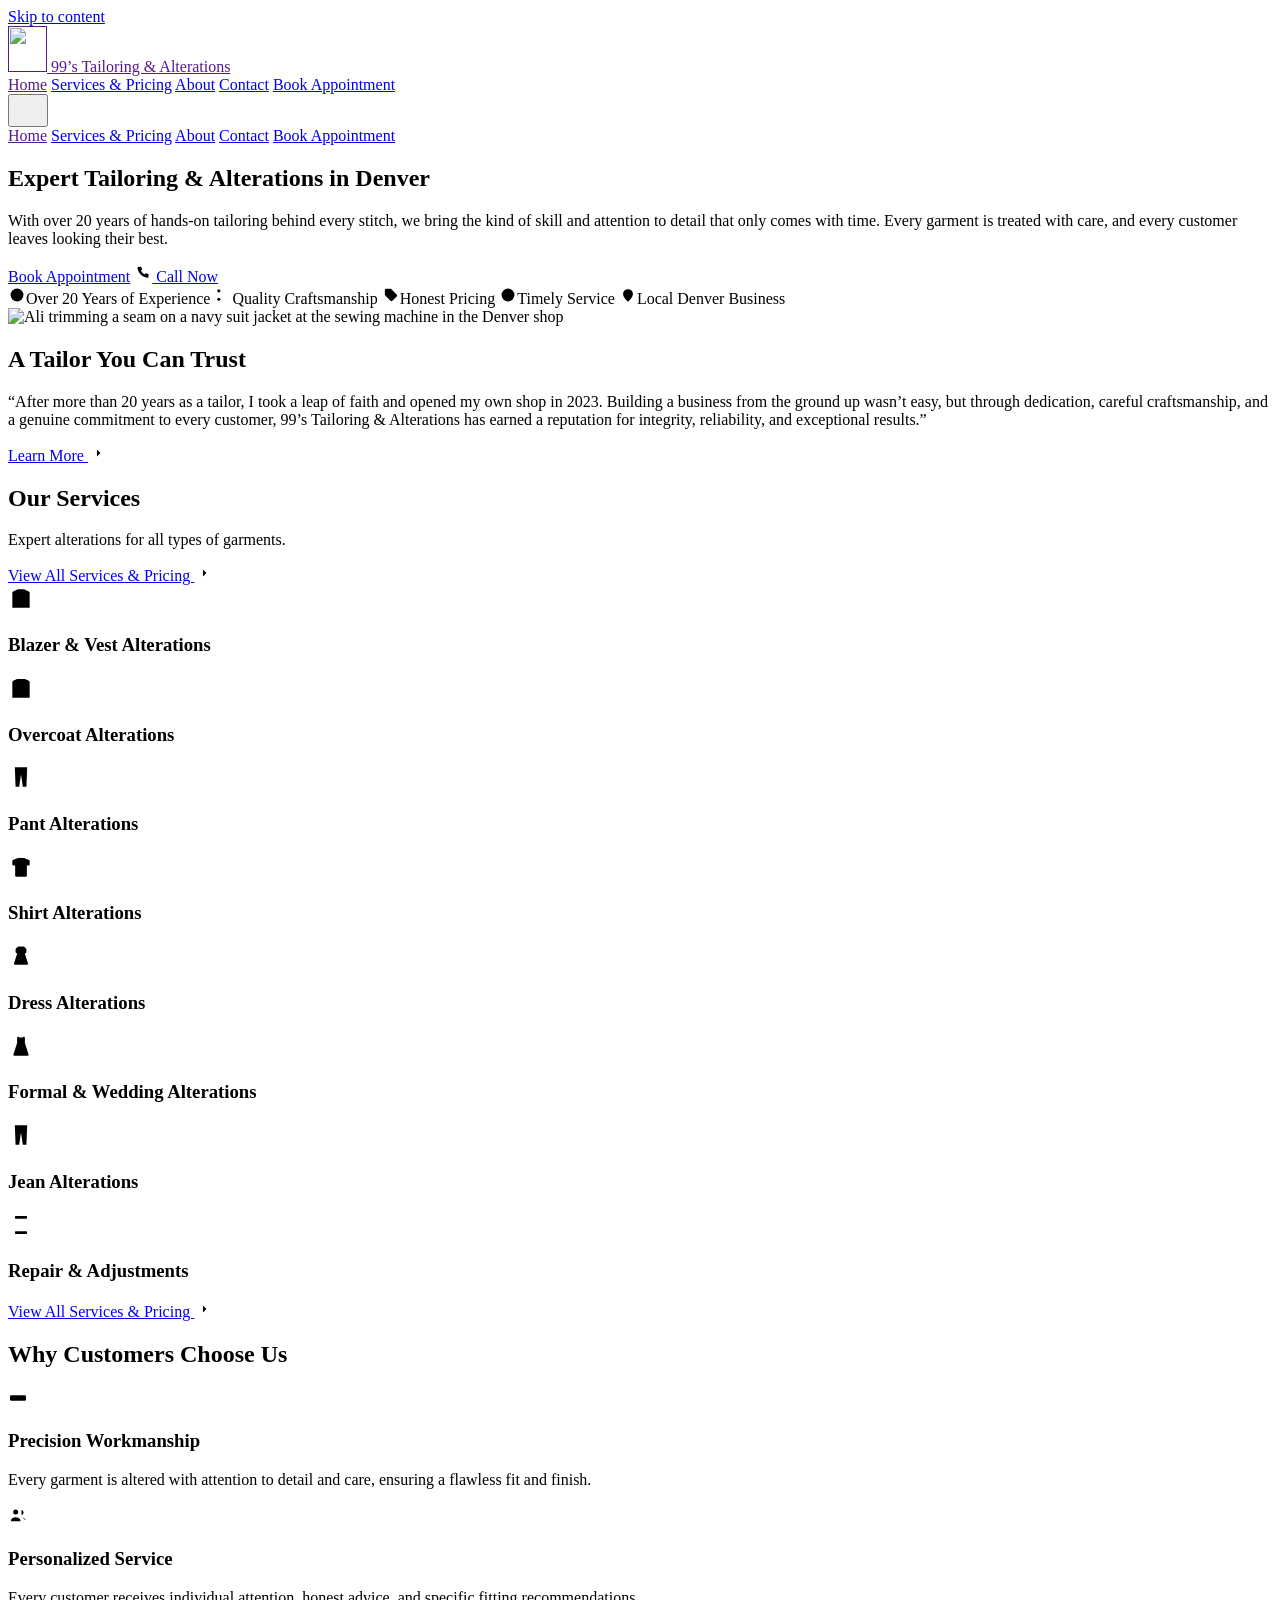
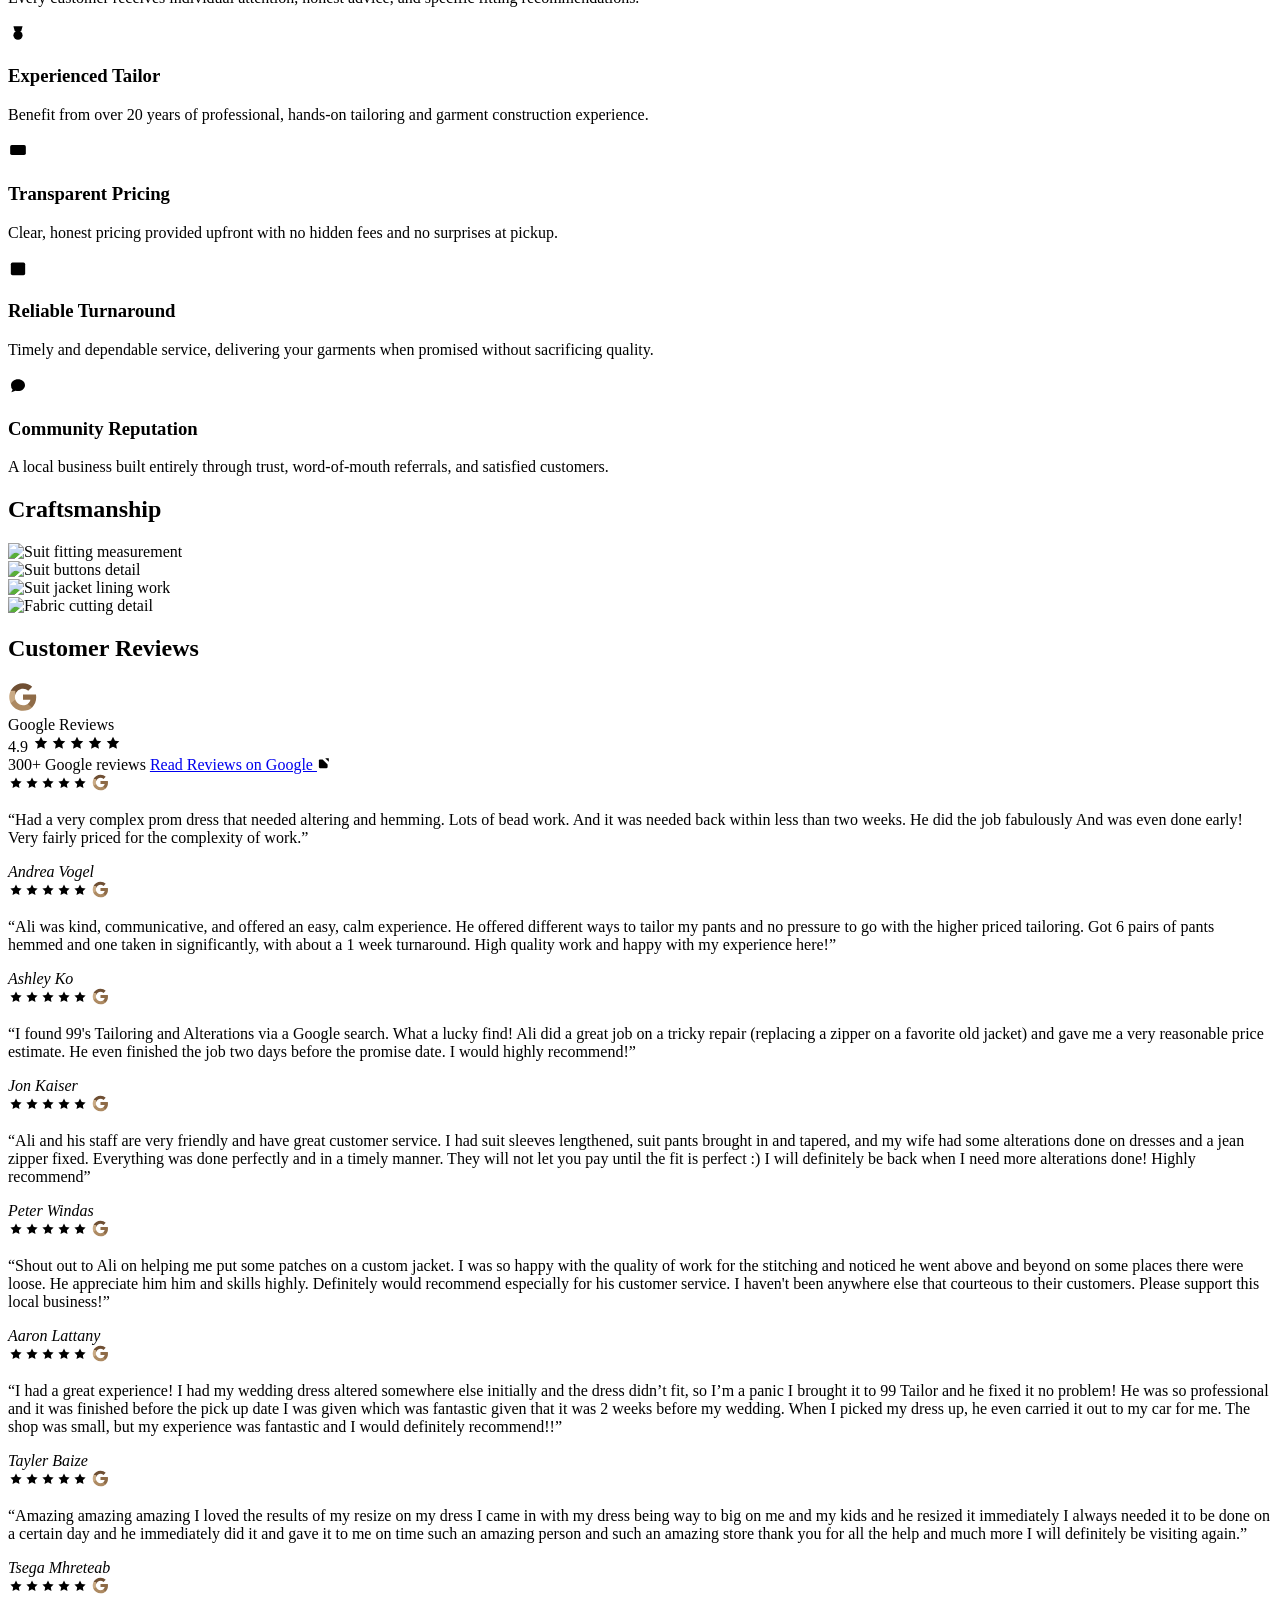
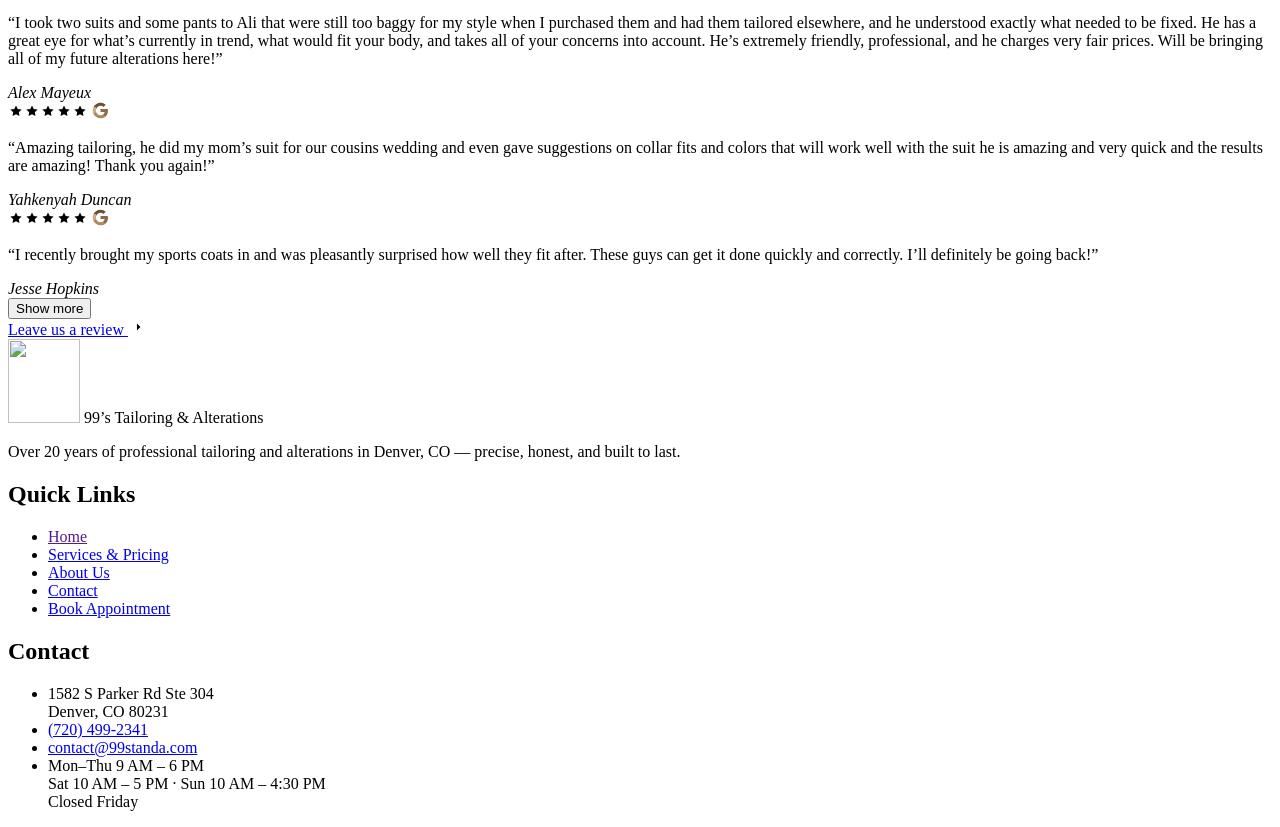
==== index.html @ c64d2cd4 "Add files via upload" ====
<!DOCTYPE html>
<html lang="en-US">
<head>
<meta charset="UTF-8">
<meta name="viewport" content="width=device-width, initial-scale=1.0">
<title>99’s Tailoring &amp; Alterations | Expert Tailor in Denver, CO</title>
<meta name="description" content="Expert tailoring and alterations in Denver, CO. Over 20 years of experience — precision workmanship on suits, dresses, pants, shirts and more.">
<link rel="canonical" href="https://www.99standa.com/">
<link rel="icon" type="image/svg+xml" href="favicon.svg">
<link rel="alternate icon" type="image/png" href="favicon.png">
<meta name="theme-color" content="#1A242F">
<meta property="og:type" content="website">
<meta property="og:site_name" content="99’s Tailoring &amp; Alterations">
<meta property="og:locale" content="en_US">
<meta property="og:title" content="99’s Tailoring &amp; Alterations | Expert Tailor in Denver, CO">
<meta property="og:description" content="Expert tailoring and alterations in Denver, CO. Over 20 years of experience — precision workmanship on suits, dresses, pants, shirts and more.">
<meta property="og:url" content="https://www.99standa.com/">
<meta property="og:image" content="https://www.99standa.com/assets/img/og-image.jpg">
<meta property="og:image:width" content="1200">
<meta property="og:image:height" content="630">
<meta property="og:image:alt" content="Trimming a seam on a navy suit jacket at the sewing machine">
<meta name="twitter:card" content="summary_large_image">
<link rel="stylesheet" href="assets/styles.css">
<script type="application/ld+json">
    {
      "@context": "https://schema.org",
      "@type": "LocalBusiness",
      "additionalType": "http://www.productontology.org/id/Tailor",
      "name": "99's Tailoring & Alterations",
      "url": "https://www.99standa.com/",
      "telephone": "+1-720-499-2341",
      "email": "contact@99standa.com",
      "priceRange": "$$",
      "currenciesAccepted": "USD",
      "foundingDate": "2023",
      "address": {
        "@type": "PostalAddress",
        "streetAddress": "1582 S Parker Rd Ste 304",
        "addressLocality": "Denver",
        "addressRegion": "CO",
        "postalCode": "80231",
        "addressCountry": "US"
      },
      "geo": { "@type": "GeoCoordinates", "latitude": 39.69868, "longitude": -104.90385 },
      "areaServed": [
        { "@type": "City", "name": "Denver" },
        { "@type": "City", "name": "Aurora" },
        { "@type": "City", "name": "Glendale" },
        { "@type": "City", "name": "Cherry Hills Village" }
      ],
      "openingHoursSpecification": [
        { "@type": "OpeningHoursSpecification",
          "dayOfWeek": ["Monday","Tuesday","Wednesday","Thursday"],
          "opens": "09:00", "closes": "18:00" },
        { "@type": "OpeningHoursSpecification", "dayOfWeek": "Saturday",
          "opens": "10:00", "closes": "17:00" },
        { "@type": "OpeningHoursSpecification", "dayOfWeek": "Sunday",
          "opens": "10:00", "closes": "16:30" }
      ],
      "hasOfferCatalog": {
        "@type": "OfferCatalog",
        "name": "Alterations",
        "itemListElement": [
          { "@type": "OfferCatalog", "name": "Blazer / Coat", "itemListElement": [
            { "@type": "Offer", "priceCurrency": "USD", "price": "50", "itemOffered": { "@type": "Service", "name": "Shorten sleeve" } },
            { "@type": "Offer", "priceCurrency": "USD", "price": "45", "itemOffered": { "@type": "Service", "name": "Taper sleeve" } },
            { "@type": "Offer", "priceCurrency": "USD", "price": "52", "itemOffered": { "@type": "Service", "name": "Side in/out" } },
            { "@type": "Offer", "priceCurrency": "USD", "price": "85", "itemOffered": { "@type": "Service", "name": "Reduce chest" } },
            { "@type": "Offer", "priceCurrency": "USD", "price": "130", "itemOffered": { "@type": "Service", "name": "Shorten coat" } }
          ]},
          { "@type": "OfferCatalog", "name": "Pants", "itemListElement": [
            { "@type": "Offer", "priceCurrency": "USD", "price": "23", "itemOffered": { "@type": "Service", "name": "Plain bottom hem" } },
            { "@type": "Offer", "priceCurrency": "USD", "price": "37", "itemOffered": { "@type": "Service", "name": "Taper full leg" } },
            { "@type": "Offer", "priceCurrency": "USD", "price": "36", "itemOffered": { "@type": "Service", "name": "Waist seat in/out" } },
            { "@type": "Offer", "priceCurrency": "USD", "price": "26", "itemOffered": { "@type": "Service", "name": "Change zipper" } }
          ]},
          { "@type": "OfferCatalog", "name": "Shirts", "itemListElement": [
            { "@type": "Offer", "priceCurrency": "USD", "price": "34", "itemOffered": { "@type": "Service", "name": "Shorten sleeve" } },
            { "@type": "Offer", "priceCurrency": "USD", "price": "25", "itemOffered": { "@type": "Service", "name": "Shorten bottom" } },
            { "@type": "Offer", "priceCurrency": "USD", "price": "30", "itemOffered": { "@type": "Service", "name": "Side in" } }
          ]},
          { "@type": "OfferCatalog", "name": "Jeans", "itemListElement": [
            { "@type": "Offer", "priceCurrency": "USD", "price": "20", "itemOffered": { "@type": "Service", "name": "Plain bottom hem" } },
            { "@type": "Offer", "priceCurrency": "USD", "price": "35", "itemOffered": { "@type": "Service", "name": "Original hem" } },
            { "@type": "Offer", "priceSpecification": { "@type": "PriceSpecification", "priceCurrency": "USD", "minPrice": "32", "maxPrice": "45" }, "itemOffered": { "@type": "Service", "name": "Taper legs" } }
          ]},
          { "@type": "OfferCatalog", "name": "Dresses", "itemListElement": [
            { "@type": "Offer", "priceCurrency": "USD", "price": "68", "itemOffered": { "@type": "Service", "name": "Hemming" }, "description": "Starting price" },
            { "@type": "Offer", "priceCurrency": "USD", "price": "68", "itemOffered": { "@type": "Service", "name": "Side in" }, "description": "Starting price" },
            { "@type": "Offer", "priceCurrency": "USD", "price": "100", "itemOffered": { "@type": "Service", "name": "Bridesmaid dress, side in" }, "description": "Starting price" }
          ]}
        ]
      }
    }
    </script>
</head>
<body class="p-home bg-slate-50 text-slate-800 antialiased selection:bg-slate-200 selection:text-slate-900 flex flex-col min-h-screen">

<a class="skip-link" href="#main">Skip to content</a>

<svg width="0" height="0" style="position:absolute" aria-hidden="true" focusable="false"><defs>
      <symbol id="i-google" viewBox="0 0 48 48">
        <path fill="#6F4F33" d="M24 10.75c3.23 0 6.13 1.11 8.41 3.29l6.31-6.31C34.91 4.18 29.93 2 24 2 15.4 2 7.96 6.93 4.34 14.12l7.35 5.7c1.73-5.2 6.58-9.07 12.31-9.07z"/>
        <path fill="#8E6B47" d="M45.12 24.5c0-1.56-.14-3.06-.4-4.5H24v8.51h11.84c-.51 2.75-2.06 5.08-4.39 6.64v5.52h7.11c4.16-3.83 6.56-9.47 6.56-16.17z"/>
        <path fill="#AD8A62" d="M24 46c5.94 0 10.92-1.97 14.56-5.33l-7.11-5.52c-1.97 1.32-4.49 2.1-7.45 2.1-5.73 0-10.58-3.87-12.31-9.07H4.34v5.7C7.96 41.07 15.4 46 24 46z"/>
        <path fill="#C9AA85" d="M11.69 28.18C11.25 26.86 11 25.45 11 24s.25-2.86.69-4.18v-5.7H4.34C2.85 17.09 2 20.45 2 24s.85 6.91 2.34 9.88l7.35-5.7z"/>
      </symbol>
      <symbol id="i-overcoat" viewBox="0 0 24 24">
        <path d="M8.4 3.6 4.8 5.3A1.4 1.4 0 0 0 4 6.6V21h16V6.6a1.4 1.4 0 0 0-.8-1.3l-3.6-1.7"/>
        <path d="M8.4 3.6 12 11.6l3.6-8"/><path d="M9.5 3.3h5"/><path d="M12 11.6V21"/>
        <path d="M4 13.6h16"/><rect x="10.85" y="12.5" width="2.3" height="2.2" rx=".4"/>
      </symbol>
      <symbol id="i-blazer" viewBox="0 0 24 24">
        <path d="M8.7 4.1 4.8 5.9A1.4 1.4 0 0 0 4 7.2V21h16V7.2a1.4 1.4 0 0 0-.8-1.3l-3.9-1.8"/>
        <path d="M8.7 4.1 12 10.2l3.3-6.1"/><path d="M9.7 3.7h4.6"/><path d="M6.3 9.7h2.5"/>
        <circle cx="12" cy="13.4" r=".85"/><circle cx="12" cy="16.7" r=".85"/>
      </symbol>
      <symbol id="i-pants" viewBox="0 0 24 24">
        <path d="M6.3 3h11.4"/><path d="M6.3 3 7 21h3.3L12 9.8 13.7 21H17l.7-18"/><path d="M12 3v6.8"/>
      </symbol>
      <symbol id="i-jeans" viewBox="0 0 24 24">
        <path d="M6.3 3h11.4"/><path d="M6.25 5.5h11.5"/>
        <path d="M6.3 3 7 21h3.3L12 9.8 13.7 21H17l.7-18"/>
        <path d="M7.2 7.6c1 .9 2.1 1.2 3 1.1"/><path d="M16.8 7.6c-1 .9-2.1 1.2-3 1.1"/>
      </symbol>
      <symbol id="i-shirt" viewBox="0 0 24 24">
        <path d="M9.2 3.6 4.6 5.6A1.1 1.1 0 0 0 4 6.6v3.1a1 1 0 0 0 1 1h1.6V20a1 1 0 0 0 1 1h8.8a1 1 0 0 0 1-1v-9.3H19a1 1 0 0 0 1-1V6.6a1.1 1.1 0 0 0-.6-1l-4.6-2"/>
        <path d="M9.2 3.6 12 6.8l2.8-3.2"/><path d="M12 6.8V21"/>
        <path d="M10.5 10.4h.01M10.5 14h.01"/>
      </symbol>
      <symbol id="i-dress" viewBox="0 0 24 24">
        <path d="M9 3.5 12 7l3-3.5"/>
        <path d="M9 3.5 7.4 5a1 1 0 0 0-.4.8v2.4c0 .45.25.86.65 1.07l.85.45-2.85 8.7A1.1 1.1 0 0 0 6.7 20h10.6a1.1 1.1 0 0 0 1.05-1.58l-2.85-8.7.85-.45c.4-.21.65-.62.65-1.07V5.8a1 1 0 0 0-.4-.8L15 3.5"/>
        <path d="M8.7 12.4h6.6"/>
      </symbol>
      <symbol id="i-gown" viewBox="0 0 24 24">
        <path d="M8.4 4.7c0-1 1.1-1.5 1.8-.8.5.5 1.1.5 1.6 0h.4c.5.5 1.1.5 1.6 0 .7-.7 1.8-.2 1.8.8"/>
        <path d="M8.4 4.7v4.6L5.1 19.5A1.1 1.1 0 0 0 6.15 21h11.7a1.1 1.1 0 0 0 1.05-1.5L15.6 9.3V4.7"/>
        <path d="M8.4 9.3h7.2"/>
      </symbol>
      <symbol id="i-spool" viewBox="0 0 24 24">
        <rect x="6.4" y="3.8" width="11.2" height="2.4" rx=".7"/>
        <rect x="6.4" y="17.8" width="11.2" height="2.4" rx=".7"/>
        <path d="M9 6.2v11.6M15 6.2v11.6"/>
        <path d="M9 9.4h6M9 12h6M9 14.6h6"/>
      </symbol>
      <symbol id="i-scissors" viewBox="0 0 24 24">
        <circle cx="6.4" cy="17.6" r="2.1"/><circle cx="6.4" cy="6.4" r="2.1"/>
        <path d="M8.3 7.6 20 18.4"/><path d="M8.3 16.4 20 5.6"/>
      </symbol>
      <symbol id="i-ruler" viewBox="0 0 24 24">
        <rect x="2.4" y="8.6" width="19.2" height="6.8" rx="1.6"/>
        <path d="M6.6 8.6v2.6M10.2 8.6v3.7M13.8 8.6v2.6M17.4 8.6v3.7"/>
      </symbol>
      <symbol id="i-users" viewBox="0 0 24 24">
        <circle cx="9.2" cy="8.4" r="3"/>
        <path d="M3.4 19.4c0-2.9 2.6-4.8 5.8-4.8s5.8 1.9 5.8 4.8"/>
        <path d="M16.2 6.1a3 3 0 0 1 0 5.9"/><path d="M17.6 14.9c2 .6 3.4 1.9 3.4 3.6"/>
      </symbol>
      <symbol id="i-medal" viewBox="0 0 24 24">
        <circle cx="12" cy="14.6" r="5.5"/>
        <path d="m12 11.9.95 1.9 2.1.3-1.5 1.5.35 2.1-1.9-1-1.9 1 .35-2.1-1.5-1.5 2.1-.3Z"/>
        <path d="M8.1 9.6 6.5 3.8h11L15.9 9.6"/>
      </symbol>
      <symbol id="i-money" viewBox="0 0 24 24">
        <rect x="2.6" y="6" width="18.8" height="12" rx="2"/><circle cx="12" cy="12" r="2.8"/>
        <path d="M6.2 9.6v4.8M17.8 9.6v4.8"/>
      </symbol>
      <symbol id="i-calendar" viewBox="0 0 24 24">
        <rect x="3.4" y="5.4" width="17.2" height="15.2" rx="2"/>
        <path d="M8 3.4v3.6M16 3.4v3.6M3.4 10.4h17.2"/>
      </symbol>
      <symbol id="i-chat-heart" viewBox="0 0 24 24">
        <path d="M20.4 12.2c0 3.9-3.8 7.1-8.4 7.1-1 0-2-.15-2.9-.42L4 20.8l1.5-3.5a6.8 6.8 0 0 1-1.9-5.1c0-3.9 3.8-7.1 8.4-7.1s8.4 3.2 8.4 7.1Z"/>
        <path d="M12 15.1s-3-1.7-3-3.5a1.7 1.7 0 0 1 3-1.05 1.7 1.7 0 0 1 3 1.05c0 1.8-3 3.5-3 3.5Z"/>
      </symbol>
      <symbol id="i-star-circle" viewBox="0 0 24 24">
        <circle cx="12" cy="12" r="8.6"/>
        <path d="m12 7.6 1.35 2.75 3 .43-2.17 2.12.51 3L12 14.48l-2.69 1.42.51-3-2.17-2.12 3-.43Z"/>
      </symbol>
      <symbol id="i-tag" viewBox="0 0 24 24">
        <path d="M3.8 11.3V5.6a1.8 1.8 0 0 1 1.8-1.8h5.7c.48 0 .94.19 1.28.53l7 7a1.8 1.8 0 0 1 0 2.55l-5.7 5.7a1.8 1.8 0 0 1-2.55 0l-7-7a1.8 1.8 0 0 1-.53-1.28Z"/>
        <circle cx="8.1" cy="8.1" r="1.35"/>
      </symbol>
      <symbol id="i-clock" viewBox="0 0 24 24">
        <circle cx="12" cy="12" r="8.6"/><path d="M12 7.3V12l3.1 1.9"/>
      </symbol>
      <symbol id="i-pin" viewBox="0 0 24 24">
        <path d="M12 21.2s6.6-5.6 6.6-10.4A6.6 6.6 0 0 0 5.4 10.8c0 4.8 6.6 10.4 6.6 10.4Z"/>
        <circle cx="12" cy="10.6" r="2.4"/>
      </symbol>
      <symbol id="i-phone" viewBox="0 0 24 24">
        <path d="M6.6 3.6h2.9l1.5 3.7-1.9 1.2a10.6 10.6 0 0 0 5.4 5.4l1.2-1.9 3.7 1.5v2.9a2 2 0 0 1-2.2 2A16.4 16.4 0 0 1 4.6 5.8a2 2 0 0 1 2-2.2Z"/>
      </symbol>
      <symbol id="i-arrow-right" viewBox="0 0 24 24">
        <path d="M4.5 12h14.2"/><path d="m13.4 6.6 5.3 5.4-5.3 5.4"/>
      </symbol>
      <symbol id="i-external" viewBox="0 0 24 24">
        <path d="M14 3.8h6.2V10"/><path d="M20.2 3.8 11.4 12.6"/>
        <path d="M18.2 14.6V19a1.8 1.8 0 0 1-1.8 1.8H5A1.8 1.8 0 0 1 3.2 19V7.6A1.8 1.8 0 0 1 5 5.8h4.6"/>
      </symbol>
      <symbol id="i-menu" viewBox="0 0 24 24"><path d="M4 7h16M4 12h16M4 17h16"/></symbol>
      <symbol id="i-x" viewBox="0 0 24 24"><path d="M6 6 18 18M18 6 6 18"/></symbol>
      <symbol id="i-star" viewBox="0 0 24 24">
        <path d="m12 3.6 2.6 5.28 5.82.85-4.21 4.1 1 5.79L12 16.88l-5.21 2.74 1-5.79-4.21-4.1 5.82-.85Z"/>
      </symbol>
    </defs></svg>

<header class="bg-white/80 backdrop-blur-md border-b border-slate-200 sticky top-0 z-50">
      <div class="max-w-7xl mx-auto px-4 sm:px-6 h-20 flex items-center justify-between gap-3">
        <a href="" class="flex items-center gap-2.5 sm:gap-3 min-w-0" aria-label="99&rsquo;s Tailoring &amp; Alterations — home">
          <img class="brand-mark" src="assets/logo-navy.svg" alt="" width="39" height="46">
          <span class="brand-name text-slate-900 text-[1.02rem] sm:text-[1.34rem] lg:text-[1.5rem] xl:text-[1.62rem]"><span class="num">99</span>&rsquo;s Tailoring &amp; Alterations</span>
        </a>
        <nav aria-label="Main" class="hidden lg:flex items-center gap-5 xl:gap-8">
          <a href="" class="nav-link text-sm text-slate-900 font-semibold" aria-current="page">Home</a>
          <a href="services/" class="nav-link text-sm font-medium text-slate-500 hover:text-slate-900 transition-colors">Services &amp; Pricing</a>
          <a href="about/" class="nav-link text-sm font-medium text-slate-500 hover:text-slate-900 transition-colors">About</a>
          <a href="contact/" class="nav-link text-sm font-medium text-slate-500 hover:text-slate-900 transition-colors">Contact</a>
          <a href="book/" class="bg-slate-900 text-white px-5 py-2.5 rounded-md text-sm font-medium hover:bg-slate-800 transition-colors shadow-sm">Book Appointment</a>
        </nav>
        <button id="mobile-menu-btn" class="lg:hidden text-slate-600 hover:text-slate-900 focus:outline-none flex-none" aria-label="Menu" aria-expanded="false" aria-controls="mobile-menu">
          <svg aria-hidden="true" focusable="false" class="ic ic-ink text-2xl" style="width:1.5rem;height:1.5rem"><use href="#i-menu"></use></svg>
        </button>
      </div>
      <nav id="mobile-menu" aria-label="Mobile" class="hidden lg:hidden bg-white border-b border-slate-200 absolute w-full left-0 top-20 shadow-sm">
        <div class="flex flex-col px-6 py-4 space-y-4">
          <a href="" class="nav-link text-sm text-slate-900 font-semibold block" aria-current="page">Home</a>
          <a href="services/" class="nav-link text-sm font-medium text-slate-500 hover:text-slate-900 block">Services &amp; Pricing</a>
          <a href="about/" class="nav-link text-sm font-medium text-slate-500 hover:text-slate-900 block">About</a>
          <a href="contact/" class="nav-link text-sm font-medium text-slate-500 hover:text-slate-900 block">Contact</a>
          <a href="book/" class="nav-link text-sm font-medium text-slate-500 hover:text-slate-900 block">Book Appointment</a>
        </div>
      </nav>
    </header>

<main id="main" class="flex-grow flex flex-col ">

        <!-- Hero -->
        <section class="bg-white py-10 md:py-24 border-b border-slate-200">
          <div class="hero-grid sm:px-6 grid md:grid-cols-2 gap-10 md:gap-12 max-w-7xl mr-auto ml-auto pr-5 pl-5 items-center">
            <div class="">
              <h1 class="font-serif text-4xl sm:text-5xl md:text-6xl text-slate-900 leading-tight mb-5 md:mb-8 text-center md:text-left">
                Expert Tailoring &amp; Alterations in Denver
              </h1>
              <p class="text-lg md:text-xl text-slate-600 mb-8 leading-relaxed font-light text-center md:text-left">
                With over 20 years of hands-on tailoring behind every stitch, we bring the kind of skill and attention to detail that only comes with time. Every garment is treated with care, and every customer leaves looking their best.
              </p>
              <div class="flex flex-col sm:flex-row gap-3 md:gap-4 mb-8 md:mb-10 justify-center md:justify-start">
                <a href="book/" class="bg-slate-900 text-white px-6 py-3.5 md:py-3 rounded-md text-sm font-medium hover:bg-slate-800 transition-colors shadow-sm w-full sm:w-auto text-center flex justify-center">Book Appointment</a>
                <a href="tel:+17204992341" class="bg-white text-slate-900 border border-slate-200 px-6 py-3.5 md:py-3 rounded-md text-sm font-medium hover:bg-slate-50 transition-colors flex items-center justify-center gap-2 shadow-sm w-full sm:w-auto">
                  <svg aria-hidden="true" focusable="false" class="ic" style="width:18px;height:18px"><use href="#i-phone"></use></svg>
                  Call Now
                </a>
              </div>
              <div class="flex flex-wrap justify-center md:justify-start gap-x-4 md:gap-x-6 gap-y-2.5 md:gap-y-3 text-xs sm:text-sm text-slate-500 font-medium">
                <span class="flex items-center gap-1.5"><svg aria-hidden="true" focusable="false" class="ic" style="width:18px;height:18px"><use href="#i-star-circle"></use></svg><span>Over 20 Years of Experience</span></span>
                <span class="flex items-center gap-1.5"><svg aria-hidden="true" focusable="false" class="ic" style="width:18px;height:18px"><use href="#i-scissors"></use></svg>Quality Craftsmanship</span>
                <span class="flex items-center gap-1.5"><svg aria-hidden="true" focusable="false" class="ic" style="width:18px;height:18px"><use href="#i-tag"></use></svg>Honest Pricing</span>
                <span class="flex items-center gap-1.5"><svg aria-hidden="true" focusable="false" class="ic" style="width:18px;height:18px"><use href="#i-clock"></use></svg>Timely Service</span>
                <span class="flex items-center gap-1.5"><svg aria-hidden="true" focusable="false" class="ic" style="width:18px;height:18px"><use href="#i-pin"></use></svg>Local Denver Business</span>
              </div>
            </div>
            <div class="relative h-[22rem] sm:h-96 md:h-[40rem] rounded-none overflow-hidden border-8 md:border-[16px] border-white shadow-2xl bg-slate-100 mt-6 md:mt-0">
              <img src="assets/img/hero.jpg" alt="Ali trimming a seam on a navy suit jacket at the sewing machine in the Denver shop" width="1100" height="1467" fetchpriority="high" decoding="async" class="w-full h-full object-cover">
            </div>
          </div>
        </section>

        <!-- About Preview -->
        <section class="py-20 bg-slate-50 border-b border-slate-200 theme-dark">
          <div class="max-w-4xl mx-auto px-6 text-center">
            <h2 class="text-2xl md:text-3xl font-medium tracking-tight text-slate-900 mb-6">A Tailor You Can Trust</h2>
            <p class="pull-quote text-slate-600 mb-10 max-w-4xl mx-auto">
              &ldquo;After more than 20 years as a tailor, I took a leap of faith and opened my own shop in 2023. Building a business from the ground up wasn&rsquo;t easy, but through dedication, careful craftsmanship, and a genuine commitment to every customer, 99&rsquo;s Tailoring &amp; Alterations has earned a reputation for integrity, reliability, and exceptional results.&rdquo;
            </p>
            <a href="about/" class="text-sm font-medium text-slate-900 hover:text-slate-600 flex items-center justify-center gap-1 mx-auto transition-colors">
              Learn More <svg aria-hidden="true" focusable="false" class="ic" style="width:16px;height:16px"><use href="#i-arrow-right"></use></svg>
            </a>
          </div>
        </section>

        <!-- Services Preview -->
        <section class="py-20 bg-white border-b border-slate-200">
          <div class="max-w-7xl mx-auto px-6">
            <div class="flex justify-between items-end mb-12">
              <div>
                <h2 class="text-2xl md:text-3xl font-medium tracking-tight text-slate-900 mb-2">Our Services</h2>
                <p class="text-slate-500 text-sm">Expert alterations for all types of garments.</p>
              </div>
              <a href="services/" class="hidden md:flex text-sm font-medium text-slate-900 hover:text-slate-600 items-center gap-1 transition-colors">
                View All Services &amp; Pricing <svg aria-hidden="true" focusable="false" class="ic" style="width:16px;height:16px"><use href="#i-arrow-right"></use></svg>
              </a>
            </div>
            <div class="grid grid-cols-2 md:grid-cols-4 gap-4 md:gap-6 mb-8 md:mb-0">
              <div class="bg-slate-50 border border-slate-100 p-6 rounded-lg text-center hover:border-slate-200 transition-colors"><svg aria-hidden="true" focusable="false" class="ic mb-3 mx-auto" style="width:26px;height:26px"><use href="#i-blazer"></use></svg><h3 class="text-sm font-medium text-slate-900">Blazer &amp; Vest Alterations</h3></div>
              <div class="bg-slate-50 border border-slate-100 p-6 rounded-lg text-center hover:border-slate-200 transition-colors"><svg aria-hidden="true" focusable="false" class="ic mb-3 mx-auto" style="width:26px;height:26px"><use href="#i-overcoat"></use></svg><h3 class="text-sm font-medium text-slate-900">Overcoat Alterations</h3></div>
              <div class="bg-slate-50 border border-slate-100 p-6 rounded-lg text-center hover:border-slate-200 transition-colors"><svg aria-hidden="true" focusable="false" class="ic mb-3 mx-auto" style="width:26px;height:26px"><use href="#i-pants"></use></svg><h3 class="text-sm font-medium text-slate-900">Pant Alterations</h3></div>
              <div class="bg-slate-50 border border-slate-100 p-6 rounded-lg text-center hover:border-slate-200 transition-colors"><svg aria-hidden="true" focusable="false" class="ic mb-3 mx-auto" style="width:26px;height:26px"><use href="#i-shirt"></use></svg><h3 class="text-sm font-medium text-slate-900">Shirt Alterations</h3></div>
              <div class="bg-slate-50 border border-slate-100 p-6 rounded-lg text-center hover:border-slate-200 transition-colors"><svg aria-hidden="true" focusable="false" class="ic mb-3 mx-auto" style="width:26px;height:26px"><use href="#i-dress"></use></svg><h3 class="text-sm font-medium text-slate-900">Dress Alterations</h3></div>
              <div class="bg-slate-50 border border-slate-100 p-6 rounded-lg text-center hover:border-slate-200 transition-colors"><svg aria-hidden="true" focusable="false" class="ic mb-3 mx-auto" style="width:26px;height:26px"><use href="#i-gown"></use></svg><h3 class="text-sm font-medium text-slate-900">Formal &amp; Wedding Alterations</h3></div>
              <div class="bg-slate-50 border border-slate-100 p-6 rounded-lg text-center hover:border-slate-200 transition-colors"><svg aria-hidden="true" focusable="false" class="ic mb-3 mx-auto" style="width:26px;height:26px"><use href="#i-jeans"></use></svg><h3 class="text-sm font-medium text-slate-900">Jean Alterations</h3></div>
              <div class="bg-slate-50 border border-slate-100 p-6 rounded-lg text-center hover:border-slate-200 transition-colors"><svg aria-hidden="true" focusable="false" class="ic mb-3 mx-auto" style="width:26px;height:26px"><use href="#i-spool"></use></svg><h3 class="text-sm font-medium text-slate-900">Repair &amp; Adjustments</h3></div>
            </div>
            <a href="services/" class="md:hidden mt-6 text-sm font-medium text-slate-900 flex items-center justify-center w-full gap-1">View All Services &amp; Pricing <svg aria-hidden="true" focusable="false" class="ic" style="width:16px;height:16px"><use href="#i-arrow-right"></use></svg></a>
          </div>
        </section>

        <!-- Why Customers Choose Us -->
        <section class="py-20 bg-slate-50 border-b border-slate-200">
          <div class="max-w-7xl mx-auto px-6">
            <h2 class="text-2xl md:text-3xl font-medium tracking-tight text-slate-900 mb-12 text-center">Why Customers Choose Us</h2>
            <div class="grid md:grid-cols-3 gap-8">
              <div class="bg-white p-6 rounded-lg border border-slate-200 shadow-sm"><div class="w-10 h-10 bg-slate-100 rounded-md flex items-center justify-center mb-4 border border-slate-200"><svg aria-hidden="true" focusable="false" class="ic" style="width:20px;height:20px"><use href="#i-ruler"></use></svg></div><h3 class="text-base font-medium text-slate-900 mb-2">Precision Workmanship</h3><p class="text-sm text-slate-600 leading-relaxed">Every garment is altered with attention to detail and care, ensuring a flawless fit and finish.</p></div>
              <div class="bg-white p-6 rounded-lg border border-slate-200 shadow-sm"><div class="w-10 h-10 bg-slate-100 rounded-md flex items-center justify-center mb-4 border border-slate-200"><svg aria-hidden="true" focusable="false" class="ic" style="width:20px;height:20px"><use href="#i-users"></use></svg></div><h3 class="text-base font-medium text-slate-900 mb-2">Personalized Service</h3><p class="text-sm text-slate-600 leading-relaxed">Every customer receives individual attention, honest advice, and specific fitting recommendations.</p></div>
              <div class="bg-white p-6 rounded-lg border border-slate-200 shadow-sm"><div class="w-10 h-10 bg-slate-100 rounded-md flex items-center justify-center mb-4 border border-slate-200"><svg aria-hidden="true" focusable="false" class="ic" style="width:20px;height:20px"><use href="#i-medal"></use></svg></div><h3 class="text-base font-medium text-slate-900 mb-2">Experienced Tailor</h3><p class="text-sm text-slate-600 leading-relaxed">Benefit from over 20 years of professional, hands-on tailoring and garment construction experience.</p></div>
              <div class="bg-white p-6 rounded-lg border border-slate-200 shadow-sm"><div class="w-10 h-10 bg-slate-100 rounded-md flex items-center justify-center mb-4 border border-slate-200"><svg aria-hidden="true" focusable="false" class="ic" style="width:20px;height:20px"><use href="#i-money"></use></svg></div><h3 class="text-base font-medium text-slate-900 mb-2">Transparent Pricing</h3><p class="text-sm text-slate-600 leading-relaxed">Clear, honest pricing provided upfront with no hidden fees and no surprises at pickup.</p></div>
              <div class="bg-white p-6 rounded-lg border border-slate-200 shadow-sm"><div class="w-10 h-10 bg-slate-100 rounded-md flex items-center justify-center mb-4 border border-slate-200"><svg aria-hidden="true" focusable="false" class="ic" style="width:20px;height:20px"><use href="#i-calendar"></use></svg></div><h3 class="text-base font-medium text-slate-900 mb-2">Reliable Turnaround</h3><p class="text-sm text-slate-600 leading-relaxed">Timely and dependable service, delivering your garments when promised without sacrificing quality.</p></div>
              <div class="bg-white p-6 rounded-lg border border-slate-200 shadow-sm"><div class="w-10 h-10 bg-slate-100 rounded-md flex items-center justify-center mb-4 border border-slate-200"><svg aria-hidden="true" focusable="false" class="ic" style="width:20px;height:20px"><use href="#i-chat-heart"></use></svg></div><h3 class="text-base font-medium text-slate-900 mb-2">Community Reputation</h3><p class="text-sm text-slate-600 leading-relaxed">A local business built entirely through trust, word-of-mouth referrals, and satisfied customers.</p></div>
            </div>
          </div>
        </section>

        <!-- Gallery -->
        <section class="py-20 bg-white border-b border-slate-200">
          <div class="max-w-7xl mx-auto px-6">
            <h2 class="text-2xl md:text-3xl font-medium tracking-tight text-slate-900 mb-10">Craftsmanship</h2>
            <div class="grid grid-cols-2 md:grid-cols-4 gap-4">
              <div class="aspect-square bg-slate-100 rounded-lg overflow-hidden border border-slate-200">
                <img src="assets/img/gallery-1.jpg" alt="Suit fitting measurement" width="741" height="905" loading="lazy" decoding="async" class="w-full h-full object-cover object-top">
              </div>
              <div class="aspect-square bg-slate-100 rounded-lg overflow-hidden border border-slate-200">
                <img src="assets/img/gallery-2.jpg" alt="Suit buttons detail" width="740" height="896" loading="lazy" decoding="async" class="w-full h-full object-cover object-center">
              </div>
              <div class="aspect-square bg-slate-100 rounded-lg overflow-hidden border border-slate-200">
                <img src="assets/img/gallery-3.jpg" alt="Suit jacket lining work" width="740" height="896" loading="lazy" decoding="async" class="w-full h-full object-cover object-center">
              </div>
              <div class="aspect-square bg-slate-100 rounded-lg overflow-hidden border border-slate-200">
                <img src="assets/img/gallery-4.jpg" alt="Fabric cutting detail" width="740" height="896" loading="lazy" decoding="async" class="w-full h-full object-cover object-center">
              </div>
            </div>
          </div>
        </section>

        <!-- Reviews -->
        <section class="py-20 bg-slate-50 border-b border-slate-200">
          <div class="max-w-7xl mx-auto px-6">
            <div class="text-center mb-10">
              <h2 class="text-2xl md:text-3xl font-medium tracking-tight text-slate-900 mb-6">Customer Reviews</h2>

              <!-- Google rating header -->
              <div class="g-card inline-flex flex-col sm:flex-row items-center gap-4 sm:gap-6 px-6 sm:px-8 py-5 text-left">
                <div class="flex items-center gap-3">
                  <svg viewBox="0 0 48 48" class="flex-none" style="width:30px;height:30px" aria-hidden="true"><use href="#i-google"></use></svg>
                  <div>
                    <div class="text-xs uppercase tracking-widest text-slate-500 font-semibold">Google Reviews</div>
                    <div class="flex items-baseline gap-2">
                      <span id="g-rating" class="g-rating text-2xl">4.9</span>
                      <span id="g-stars" role="img" aria-label="4.9 out of 5 stars" class="flex gap-0.5 text-slate-900"><svg aria-hidden="true" class="ic ic-star ic-fill" style="width:18px;height:18px"><use href="#i-star"></use></svg><svg aria-hidden="true" class="ic ic-star ic-fill" style="width:18px;height:18px"><use href="#i-star"></use></svg><svg aria-hidden="true" class="ic ic-star ic-fill" style="width:18px;height:18px"><use href="#i-star"></use></svg><svg aria-hidden="true" class="ic ic-star ic-fill" style="width:18px;height:18px"><use href="#i-star"></use></svg><svg aria-hidden="true" class="ic ic-star ic-fill" style="width:18px;height:18px"><use href="#i-star"></use></svg></span>
                    </div>
                  </div>
                </div>
                <div class="hidden sm:block w-px h-12 bg-[var(--border-cream)]"></div>
                <div class="flex flex-col items-center sm:items-start gap-2">
                  <span id="g-count" class="text-sm text-slate-600">300+ Google reviews</span>
                  <a id="g-link" href="https://www.google.com/maps/search/?api=1&amp;query=99%27s%20Tailoring%20%26%20Alterations%2C%201582%20S%20Parker%20Rd%20Ste%20304%2C%20Denver%2C%20CO%2080231" target="_blank" rel="noopener noreferrer"
                     class="bg-white text-slate-900 border border-slate-200 px-4 py-2 rounded-md text-sm font-medium hover:bg-slate-50 transition-colors shadow-sm inline-flex items-center gap-2">
                    Read Reviews on Google <svg aria-hidden="true" focusable="false" class="ic" style="width:14px;height:14px"><use href="#i-external"></use></svg>
                  </a>
                </div>
              </div>
            </div>

            <div id="review-grid" class="review-columns">
              <article class="review-card bg-white p-6 rounded-lg border border-slate-200 shadow-sm">
                <div class="flex items-center justify-between mb-3">
                  <span role="img" aria-label="5 out of 5 stars" class="flex gap-0.5"><svg aria-hidden="true" class="ic ic-star ic-fill" style="width:16px;height:16px"><use href="#i-star"></use></svg><svg aria-hidden="true" class="ic ic-star ic-fill" style="width:16px;height:16px"><use href="#i-star"></use></svg><svg aria-hidden="true" class="ic ic-star ic-fill" style="width:16px;height:16px"><use href="#i-star"></use></svg><svg aria-hidden="true" class="ic ic-star ic-fill" style="width:16px;height:16px"><use href="#i-star"></use></svg><svg aria-hidden="true" class="ic ic-star ic-fill" style="width:16px;height:16px"><use href="#i-star"></use></svg></span>
                  <svg viewBox="0 0 48 48" class="flex-none" style="width:17px;height:17px" aria-hidden="true"><use href="#i-google"></use></svg>
                </div>
                <p class="text-sm text-slate-600 leading-relaxed mb-4">&ldquo;Had a very complex prom dress that needed altering and hemming. Lots of bead work. And it was needed back within less than two weeks. He did the job fabulously And was even done early! Very fairly priced for the complexity of work.&rdquo;</p>
                <cite class="text-xs font-medium text-slate-400 uppercase tracking-wide not-italic">Andrea Vogel</cite>
              </article>
              <article class="review-card bg-white p-6 rounded-lg border border-slate-200 shadow-sm">
                <div class="flex items-center justify-between mb-3">
                  <span role="img" aria-label="5 out of 5 stars" class="flex gap-0.5"><svg aria-hidden="true" class="ic ic-star ic-fill" style="width:16px;height:16px"><use href="#i-star"></use></svg><svg aria-hidden="true" class="ic ic-star ic-fill" style="width:16px;height:16px"><use href="#i-star"></use></svg><svg aria-hidden="true" class="ic ic-star ic-fill" style="width:16px;height:16px"><use href="#i-star"></use></svg><svg aria-hidden="true" class="ic ic-star ic-fill" style="width:16px;height:16px"><use href="#i-star"></use></svg><svg aria-hidden="true" class="ic ic-star ic-fill" style="width:16px;height:16px"><use href="#i-star"></use></svg></span>
                  <svg viewBox="0 0 48 48" class="flex-none" style="width:17px;height:17px" aria-hidden="true"><use href="#i-google"></use></svg>
                </div>
                <p class="text-sm text-slate-600 leading-relaxed mb-4">&ldquo;Ali was kind, communicative, and offered an easy, calm experience. He offered different ways to tailor my pants and no pressure to go with the higher priced tailoring. Got 6 pairs of pants hemmed and one taken in significantly, with about a 1 week turnaround. High quality work and happy with my experience here!&rdquo;</p>
                <cite class="text-xs font-medium text-slate-400 uppercase tracking-wide not-italic">Ashley Ko</cite>
              </article>
              <article class="review-card bg-white p-6 rounded-lg border border-slate-200 shadow-sm">
                <div class="flex items-center justify-between mb-3">
                  <span role="img" aria-label="5 out of 5 stars" class="flex gap-0.5"><svg aria-hidden="true" class="ic ic-star ic-fill" style="width:16px;height:16px"><use href="#i-star"></use></svg><svg aria-hidden="true" class="ic ic-star ic-fill" style="width:16px;height:16px"><use href="#i-star"></use></svg><svg aria-hidden="true" class="ic ic-star ic-fill" style="width:16px;height:16px"><use href="#i-star"></use></svg><svg aria-hidden="true" class="ic ic-star ic-fill" style="width:16px;height:16px"><use href="#i-star"></use></svg><svg aria-hidden="true" class="ic ic-star ic-fill" style="width:16px;height:16px"><use href="#i-star"></use></svg></span>
                  <svg viewBox="0 0 48 48" class="flex-none" style="width:17px;height:17px" aria-hidden="true"><use href="#i-google"></use></svg>
                </div>
                <p class="text-sm text-slate-600 leading-relaxed mb-4">&ldquo;I found 99&#x27;s Tailoring and Alterations via a Google search. What a lucky find! Ali did a great job on a tricky repair (replacing a zipper on a favorite old jacket) and gave me a very reasonable price estimate. He even finished the job two days before the promise date. I would highly recommend!&rdquo;</p>
                <cite class="text-xs font-medium text-slate-400 uppercase tracking-wide not-italic">Jon Kaiser</cite>
              </article>
              <article class="review-card bg-white p-6 rounded-lg border border-slate-200 shadow-sm" data-extra>
                <div class="flex items-center justify-between mb-3">
                  <span role="img" aria-label="5 out of 5 stars" class="flex gap-0.5"><svg aria-hidden="true" class="ic ic-star ic-fill" style="width:16px;height:16px"><use href="#i-star"></use></svg><svg aria-hidden="true" class="ic ic-star ic-fill" style="width:16px;height:16px"><use href="#i-star"></use></svg><svg aria-hidden="true" class="ic ic-star ic-fill" style="width:16px;height:16px"><use href="#i-star"></use></svg><svg aria-hidden="true" class="ic ic-star ic-fill" style="width:16px;height:16px"><use href="#i-star"></use></svg><svg aria-hidden="true" class="ic ic-star ic-fill" style="width:16px;height:16px"><use href="#i-star"></use></svg></span>
                  <svg viewBox="0 0 48 48" class="flex-none" style="width:17px;height:17px" aria-hidden="true"><use href="#i-google"></use></svg>
                </div>
                <p class="text-sm text-slate-600 leading-relaxed mb-4">&ldquo;Ali and his staff are very friendly and have great customer service. I had suit sleeves lengthened, suit pants brought in and tapered, and my wife had some alterations done on dresses and a jean zipper fixed. Everything was done perfectly and in a timely manner. They will not let you pay until the fit is perfect :) I will definitely be back when I need more alterations done! Highly recommend&rdquo;</p>
                <cite class="text-xs font-medium text-slate-400 uppercase tracking-wide not-italic">Peter Windas</cite>
              </article>
              <article class="review-card bg-white p-6 rounded-lg border border-slate-200 shadow-sm" data-extra>
                <div class="flex items-center justify-between mb-3">
                  <span role="img" aria-label="5 out of 5 stars" class="flex gap-0.5"><svg aria-hidden="true" class="ic ic-star ic-fill" style="width:16px;height:16px"><use href="#i-star"></use></svg><svg aria-hidden="true" class="ic ic-star ic-fill" style="width:16px;height:16px"><use href="#i-star"></use></svg><svg aria-hidden="true" class="ic ic-star ic-fill" style="width:16px;height:16px"><use href="#i-star"></use></svg><svg aria-hidden="true" class="ic ic-star ic-fill" style="width:16px;height:16px"><use href="#i-star"></use></svg><svg aria-hidden="true" class="ic ic-star ic-fill" style="width:16px;height:16px"><use href="#i-star"></use></svg></span>
                  <svg viewBox="0 0 48 48" class="flex-none" style="width:17px;height:17px" aria-hidden="true"><use href="#i-google"></use></svg>
                </div>
                <p class="text-sm text-slate-600 leading-relaxed mb-4">&ldquo;Shout out to Ali on helping me put some patches on a custom jacket. I was so happy with the quality of work for the stitching and noticed he went above and beyond on some places there were loose. He appreciate him him and skills highly. Definitely would recommend especially for his customer service. I haven&#x27;t been anywhere else that courteous to their customers. Please support this local business!&rdquo;</p>
                <cite class="text-xs font-medium text-slate-400 uppercase tracking-wide not-italic">Aaron Lattany</cite>
              </article>
              <article class="review-card bg-white p-6 rounded-lg border border-slate-200 shadow-sm" data-extra>
                <div class="flex items-center justify-between mb-3">
                  <span role="img" aria-label="5 out of 5 stars" class="flex gap-0.5"><svg aria-hidden="true" class="ic ic-star ic-fill" style="width:16px;height:16px"><use href="#i-star"></use></svg><svg aria-hidden="true" class="ic ic-star ic-fill" style="width:16px;height:16px"><use href="#i-star"></use></svg><svg aria-hidden="true" class="ic ic-star ic-fill" style="width:16px;height:16px"><use href="#i-star"></use></svg><svg aria-hidden="true" class="ic ic-star ic-fill" style="width:16px;height:16px"><use href="#i-star"></use></svg><svg aria-hidden="true" class="ic ic-star ic-fill" style="width:16px;height:16px"><use href="#i-star"></use></svg></span>
                  <svg viewBox="0 0 48 48" class="flex-none" style="width:17px;height:17px" aria-hidden="true"><use href="#i-google"></use></svg>
                </div>
                <p class="text-sm text-slate-600 leading-relaxed mb-4">&ldquo;I had a great experience! I had my wedding dress altered somewhere else initially and the dress didn’t fit, so I’m a panic I brought it to 99 Tailor and he fixed it no problem! He was so professional and it was finished before the pick up date I was given which was fantastic given that it was 2 weeks before my wedding. When I picked my dress up, he even carried it out to my car for me. The shop was small, but my experience was fantastic and I would definitely recommend!!&rdquo;</p>
                <cite class="text-xs font-medium text-slate-400 uppercase tracking-wide not-italic">Tayler Baize</cite>
              </article>
              <article class="review-card bg-white p-6 rounded-lg border border-slate-200 shadow-sm" data-extra>
                <div class="flex items-center justify-between mb-3">
                  <span role="img" aria-label="5 out of 5 stars" class="flex gap-0.5"><svg aria-hidden="true" class="ic ic-star ic-fill" style="width:16px;height:16px"><use href="#i-star"></use></svg><svg aria-hidden="true" class="ic ic-star ic-fill" style="width:16px;height:16px"><use href="#i-star"></use></svg><svg aria-hidden="true" class="ic ic-star ic-fill" style="width:16px;height:16px"><use href="#i-star"></use></svg><svg aria-hidden="true" class="ic ic-star ic-fill" style="width:16px;height:16px"><use href="#i-star"></use></svg><svg aria-hidden="true" class="ic ic-star ic-fill" style="width:16px;height:16px"><use href="#i-star"></use></svg></span>
                  <svg viewBox="0 0 48 48" class="flex-none" style="width:17px;height:17px" aria-hidden="true"><use href="#i-google"></use></svg>
                </div>
                <p class="text-sm text-slate-600 leading-relaxed mb-4">&ldquo;Amazing amazing amazing I loved the results of my resize on my dress I came in with my dress being way to big on me and my kids and he resized it immediately I always needed it to be done on a certain day and he immediately did it and gave it to me on time such an amazing person and such an amazing store thank you for all the help and much more I will definitely be visiting again.&rdquo;</p>
                <cite class="text-xs font-medium text-slate-400 uppercase tracking-wide not-italic">Tsega Mhreteab</cite>
              </article>
              <article class="review-card bg-white p-6 rounded-lg border border-slate-200 shadow-sm" data-extra>
                <div class="flex items-center justify-between mb-3">
                  <span role="img" aria-label="5 out of 5 stars" class="flex gap-0.5"><svg aria-hidden="true" class="ic ic-star ic-fill" style="width:16px;height:16px"><use href="#i-star"></use></svg><svg aria-hidden="true" class="ic ic-star ic-fill" style="width:16px;height:16px"><use href="#i-star"></use></svg><svg aria-hidden="true" class="ic ic-star ic-fill" style="width:16px;height:16px"><use href="#i-star"></use></svg><svg aria-hidden="true" class="ic ic-star ic-fill" style="width:16px;height:16px"><use href="#i-star"></use></svg><svg aria-hidden="true" class="ic ic-star ic-fill" style="width:16px;height:16px"><use href="#i-star"></use></svg></span>
                  <svg viewBox="0 0 48 48" class="flex-none" style="width:17px;height:17px" aria-hidden="true"><use href="#i-google"></use></svg>
                </div>
                <p class="text-sm text-slate-600 leading-relaxed mb-4">&ldquo;I took two suits and some pants to Ali that were still too baggy for my style when I purchased them and had them tailored elsewhere, and he understood exactly what needed to be fixed. He has a great eye for what’s currently in trend, what would fit your body, and takes all of your concerns into account. He’s extremely friendly, professional, and he charges very fair prices. Will be bringing all of my future alterations here!&rdquo;</p>
                <cite class="text-xs font-medium text-slate-400 uppercase tracking-wide not-italic">Alex Mayeux</cite>
              </article>
              <article class="review-card bg-white p-6 rounded-lg border border-slate-200 shadow-sm" data-extra>
                <div class="flex items-center justify-between mb-3">
                  <span role="img" aria-label="5 out of 5 stars" class="flex gap-0.5"><svg aria-hidden="true" class="ic ic-star ic-fill" style="width:16px;height:16px"><use href="#i-star"></use></svg><svg aria-hidden="true" class="ic ic-star ic-fill" style="width:16px;height:16px"><use href="#i-star"></use></svg><svg aria-hidden="true" class="ic ic-star ic-fill" style="width:16px;height:16px"><use href="#i-star"></use></svg><svg aria-hidden="true" class="ic ic-star ic-fill" style="width:16px;height:16px"><use href="#i-star"></use></svg><svg aria-hidden="true" class="ic ic-star ic-fill" style="width:16px;height:16px"><use href="#i-star"></use></svg></span>
                  <svg viewBox="0 0 48 48" class="flex-none" style="width:17px;height:17px" aria-hidden="true"><use href="#i-google"></use></svg>
                </div>
                <p class="text-sm text-slate-600 leading-relaxed mb-4">&ldquo;Amazing tailoring, he did my mom’s suit for our cousins wedding and even gave suggestions on collar fits and colors that will work well with the suit he is amazing and very quick and the results are amazing! Thank you again!&rdquo;</p>
                <cite class="text-xs font-medium text-slate-400 uppercase tracking-wide not-italic">Yahkenyah Duncan</cite>
              </article>
              <article class="review-card bg-white p-6 rounded-lg border border-slate-200 shadow-sm" data-extra>
                <div class="flex items-center justify-between mb-3">
                  <span role="img" aria-label="5 out of 5 stars" class="flex gap-0.5"><svg aria-hidden="true" class="ic ic-star ic-fill" style="width:16px;height:16px"><use href="#i-star"></use></svg><svg aria-hidden="true" class="ic ic-star ic-fill" style="width:16px;height:16px"><use href="#i-star"></use></svg><svg aria-hidden="true" class="ic ic-star ic-fill" style="width:16px;height:16px"><use href="#i-star"></use></svg><svg aria-hidden="true" class="ic ic-star ic-fill" style="width:16px;height:16px"><use href="#i-star"></use></svg><svg aria-hidden="true" class="ic ic-star ic-fill" style="width:16px;height:16px"><use href="#i-star"></use></svg></span>
                  <svg viewBox="0 0 48 48" class="flex-none" style="width:17px;height:17px" aria-hidden="true"><use href="#i-google"></use></svg>
                </div>
                <p class="text-sm text-slate-600 leading-relaxed mb-4">&ldquo;I recently brought my sports coats in and was pleasantly surprised how well they fit after. These guys can get it done quickly and correctly. I’ll definitely be going back!&rdquo;</p>
                <cite class="text-xs font-medium text-slate-400 uppercase tracking-wide not-italic">Jesse Hopkins</cite>
              </article>
            </div>

            <div class="text-center mt-8">
              <button type="button" id="reviews-more"
                      class="hidden bg-white text-slate-900 border border-slate-200 px-5 py-2.5 rounded-md text-sm font-medium hover:bg-slate-50 transition-colors shadow-sm">
                Show more
              </button>
            </div>

            <!-- All-reviews overlay. Opened by the button above; the script
                 moves it to the end of <body> so the page behind it can be
                 blurred without also blurring the dialog. The cards inside are
                 cloned from #review-grid, so the text is written once. -->
            <dialog id="reviews-dialog" class="review-dialog" aria-labelledby="reviews-dialog-title">
              <div class="review-dialog-head">
                <div class="flex items-center gap-3">
                  <svg viewBox="0 0 48 48" class="flex-none" style="width:26px;height:26px" aria-hidden="true"><use href="#i-google"></use></svg>
                  <div>
                    <h2 id="reviews-dialog-title" class="text-lg font-medium tracking-tight text-slate-900">Customer Reviews</h2>
                    <p class="text-xs text-slate-500"><span id="reviews-dialog-count">4.9 out of 5</span></p>
                  </div>
                </div>
                <button type="button" id="reviews-close" class="review-close" aria-label="Close reviews">
                  <svg aria-hidden="true" focusable="false" class="ic ic-ink" style="width:20px;height:20px"><use href="#i-x"></use></svg>
                </button>
              </div>
              <div class="review-dialog-body" id="reviews-dialog-list" tabindex="0"></div>
              <div class="review-dialog-foot">
                <a href="https://www.google.com/maps/search/?api=1&amp;query=99%27s%20Tailoring%20%26%20Alterations%2C%201582%20S%20Parker%20Rd%20Ste%20304%2C%20Denver%2C%20CO%2080231" target="_blank" rel="noopener noreferrer"
                   class="text-sm font-medium text-slate-900 hover:text-slate-600 inline-flex items-center gap-1 transition-colors">
                  Read every review on Google <svg aria-hidden="true" focusable="false" class="ic" style="width:14px;height:14px"><use href="#i-external"></use></svg>
                </a>
              </div>
            </dialog>

            <div class="text-center mt-10">
              <a id="g-write" href="https://www.google.com/maps/search/?api=1&amp;query=99%27s%20Tailoring%20%26%20Alterations%2C%201582%20S%20Parker%20Rd%20Ste%20304%2C%20Denver%2C%20CO%2080231" target="_blank" rel="noopener noreferrer" class="text-sm font-medium text-slate-900 hover:text-slate-600 inline-flex items-center gap-1 transition-colors">
                Leave us a review <svg aria-hidden="true" focusable="false" class="ic" style="width:16px;height:16px"><use href="#i-arrow-right"></use></svg>
              </a>
            </div>
          </div>
        </section>
</main>

<div class="w-full h-4 bg-[#9E7954] opacity-90" style="background-image: repeating-linear-gradient(to right, transparent, transparent 20px, #FAF6F0 20px, #FAF6F0 22px, transparent 22px, transparent 40px, rgba(250,246,240,0.5) 40px, rgba(250,246,240,0.5) 42px);"></div>
<footer class="bg-white border-t border-slate-200 py-12 mt-auto">
      <div class="max-w-7xl mx-auto px-6 grid md:grid-cols-4 gap-8">
        <div class="md:col-span-2">
          <div class="flex items-center gap-4 mb-5">
            <img class="brand-mark" src="assets/logo-cream.svg" alt="" width="72" height="84">
            <span class="brand-name text-xl md:text-2xl" style="white-space:normal"><span class="num">99</span>&rsquo;s Tailoring &amp; Alterations</span>
          </div>
          <p class="text-sm text-slate-500 max-w-sm leading-relaxed mb-6">Over 20 years of professional tailoring and alterations in Denver, CO — precise, honest, and built to last.</p>
        </div>
        <div>
          <h2 class="text-sm font-medium text-slate-900 mb-4">Quick Links</h2>
          <ul class="space-y-2 text-sm text-slate-500">
            <li><a href="" class="hover:text-slate-900 transition-colors">Home</a></li>
            <li><a href="services/" class="hover:text-slate-900 transition-colors">Services &amp; Pricing</a></li>
            <li><a href="about/" class="hover:text-slate-900 transition-colors">About Us</a></li>
            <li><a href="contact/" class="hover:text-slate-900 transition-colors">Contact</a></li>
            <li><a href="book/" class="hover:text-slate-900 transition-colors">Book Appointment</a></li>
          </ul>
        </div>
        <div>
          <h2 class="text-sm font-medium text-slate-900 mb-4">Contact</h2>
          <ul class="space-y-2 text-sm text-slate-500">
            <li>1582 S Parker Rd Ste 304<br>Denver, CO 80231</li>
            <li><a href="tel:+17204992341" class="hover:text-slate-900 transition-colors">(720) 499-2341</a></li>
            <li><a href="mailto:contact@99standa.com" class="hover:text-slate-900 transition-colors">contact@99standa.com</a></li>
            <li class="pt-2">Mon–Thu 9 AM – 6 PM<br>Sat 10 AM – 5 PM · Sun 10 AM – 4:30 PM<br><span class="text-slate-400">Closed Friday</span></li>
          </ul>
        </div>
      </div>
    </footer>

<script src="assets/site.js" defer></script>

</body>
</html>
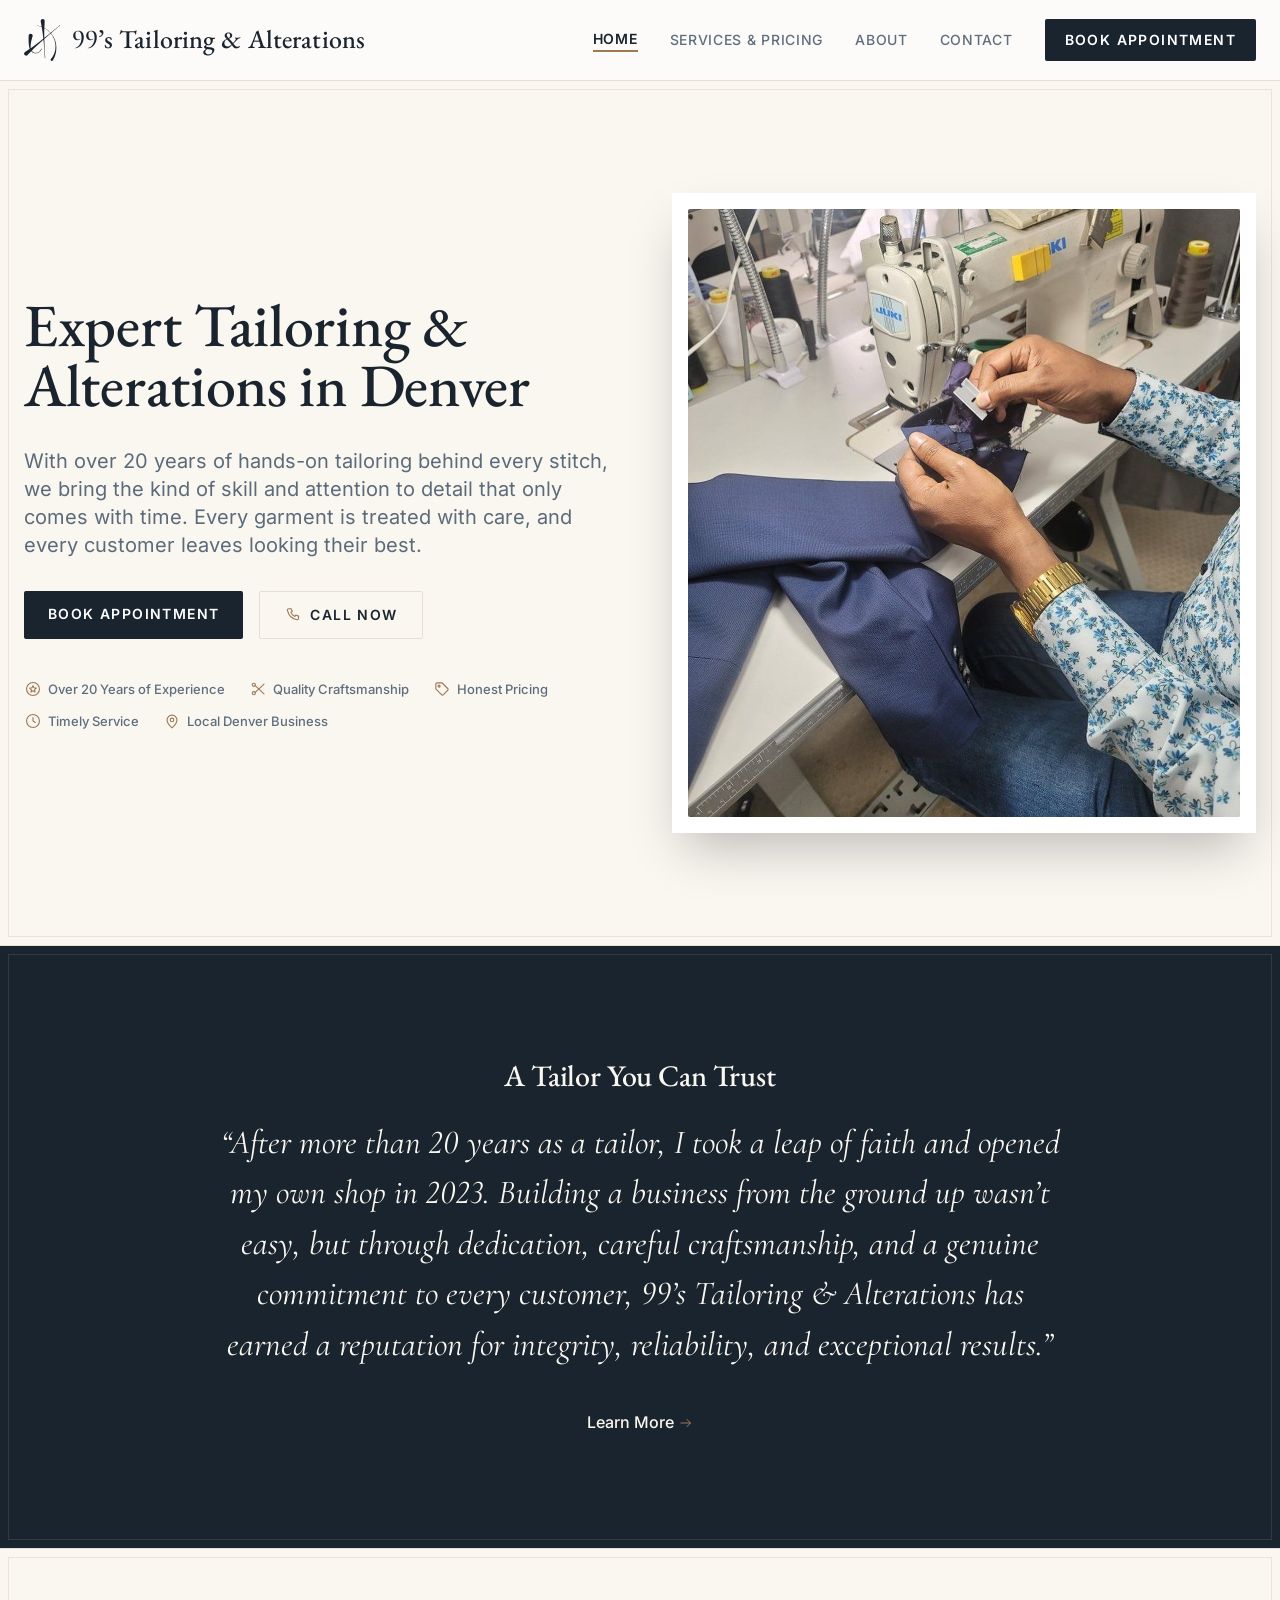
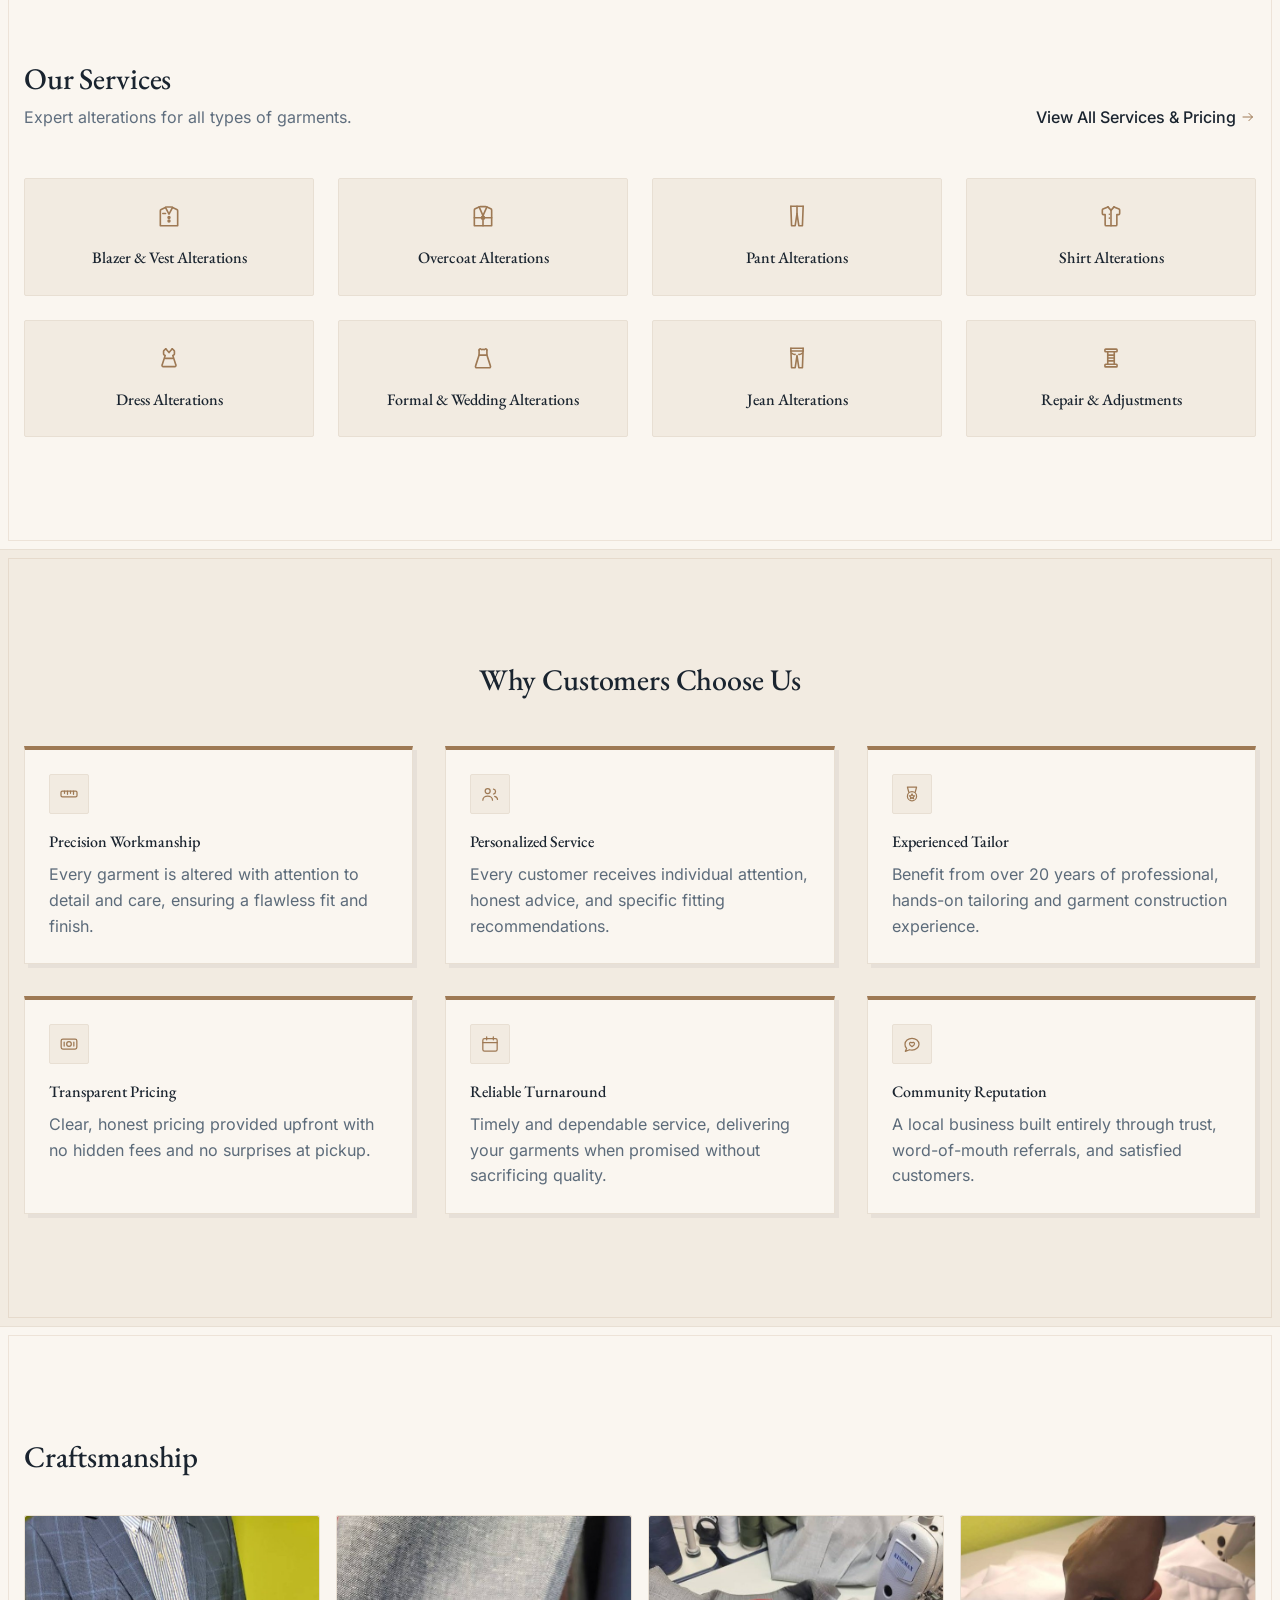
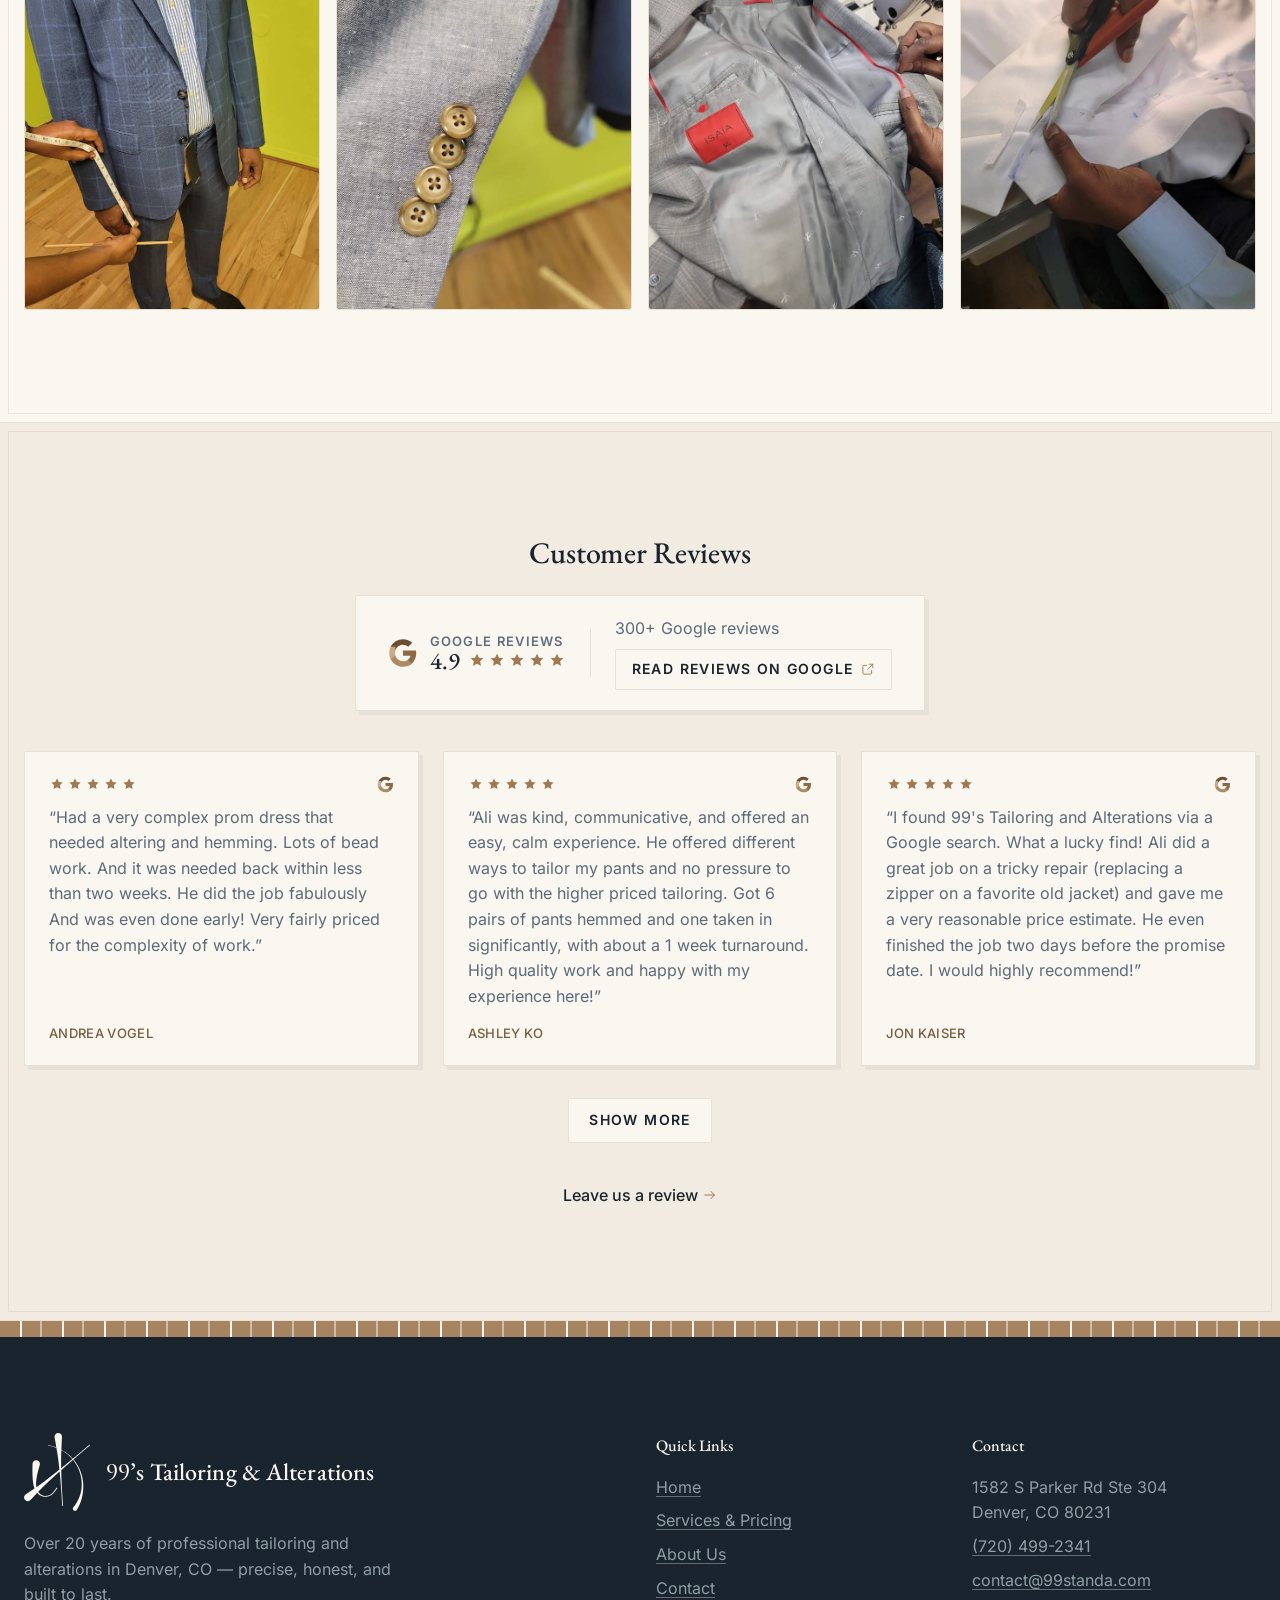
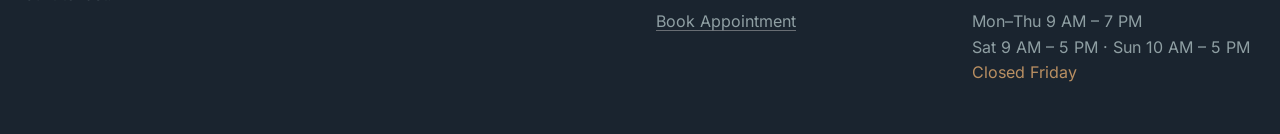
==== commit 73c711fe: "Add files via upload" ====
--- a/index.html
+++ b/index.html
@@ -51,11 +51,11 @@
       "openingHoursSpecification": [
         { "@type": "OpeningHoursSpecification",
           "dayOfWeek": ["Monday","Tuesday","Wednesday","Thursday"],
-          "opens": "09:00", "closes": "18:00" },
+          "opens": "09:00", "closes": "19:00" },
         { "@type": "OpeningHoursSpecification", "dayOfWeek": "Saturday",
-          "opens": "10:00", "closes": "17:00" },
+          "opens": "09:00", "closes": "17:00" },
         { "@type": "OpeningHoursSpecification", "dayOfWeek": "Sunday",
-          "opens": "10:00", "closes": "16:30" }
+          "opens": "10:00", "closes": "17:00" }
       ],
       "hasOfferCatalog": {
         "@type": "OfferCatalog",
@@ -209,7 +209,7 @@
 <header class="bg-white/80 backdrop-blur-md border-b border-slate-200 sticky top-0 z-50">
       <div class="max-w-7xl mx-auto px-4 sm:px-6 h-20 flex items-center justify-between gap-3">
         <a href="" class="flex items-center gap-2.5 sm:gap-3 min-w-0" aria-label="99&rsquo;s Tailoring &amp; Alterations — home">
-          <img class="brand-mark" src="assets/logo-navy.svg" alt="" width="39" height="46">
+          <img class="brand-mark" src="assets/logo-navy.svg" alt="" width="42" height="50">
           <span class="brand-name text-slate-900 text-[1.02rem] sm:text-[1.34rem] lg:text-[1.5rem] xl:text-[1.62rem]"><span class="num">99</span>&rsquo;s Tailoring &amp; Alterations</span>
         </a>
         <nav aria-label="Main" class="hidden lg:flex items-center gap-5 xl:gap-8">
@@ -501,7 +501,7 @@
       <div class="max-w-7xl mx-auto px-6 grid md:grid-cols-4 gap-8">
         <div class="md:col-span-2">
           <div class="flex items-center gap-4 mb-5">
-            <img class="brand-mark" src="assets/logo-cream.svg" alt="" width="72" height="84">
+            <img class="brand-mark" src="assets/logo-cream.svg" alt="" width="78" height="92">
             <span class="brand-name text-xl md:text-2xl" style="white-space:normal"><span class="num">99</span>&rsquo;s Tailoring &amp; Alterations</span>
           </div>
           <p class="text-sm text-slate-500 max-w-sm leading-relaxed mb-6">Over 20 years of professional tailoring and alterations in Denver, CO — precise, honest, and built to last.</p>
@@ -522,7 +522,7 @@
             <li>1582 S Parker Rd Ste 304<br>Denver, CO 80231</li>
             <li><a href="tel:+17204992341" class="hover:text-slate-900 transition-colors">(720) 499-2341</a></li>
             <li><a href="mailto:contact@99standa.com" class="hover:text-slate-900 transition-colors">contact@99standa.com</a></li>
-            <li class="pt-2">Mon–Thu 9 AM – 6 PM<br>Sat 10 AM – 5 PM · Sun 10 AM – 4:30 PM<br><span class="text-slate-400">Closed Friday</span></li>
+            <li class="pt-2">Mon–Thu 9 AM – 7 PM<br>Sat 9 AM – 5 PM · Sun 10 AM – 5 PM<br><span class="text-slate-400">Closed Friday</span></li>
           </ul>
         </div>
       </div>
--- a/assets/styles.css
+++ b/assets/styles.css
@@ -0,0 +1,210 @@
+/* 99's Tailoring & Alterations
+   Self-hosted typefaces, the Tailwind utilities these pages use, then the
+   site's own styles. */
+/* Typefaces served from this site, not from Google. Removes a
+   third-party dependency and one round trip on every page load. */
+@font-face{font-family:'Inter';font-style:normal;font-weight:400;font-display:swap;src:url('fonts/inter-latin-400-normal.woff2') format('woff2');}
+@font-face{font-family:'Inter';font-style:normal;font-weight:500;font-display:swap;src:url('fonts/inter-latin-500-normal.woff2') format('woff2');}
+@font-face{font-family:'Inter';font-style:normal;font-weight:600;font-display:swap;src:url('fonts/inter-latin-600-normal.woff2') format('woff2');}
+@font-face{font-family:'EB Garamond';font-style:normal;font-weight:400;font-display:swap;src:url('fonts/eb-garamond-latin-400-normal.woff2') format('woff2');}
+@font-face{font-family:'EB Garamond';font-style:normal;font-weight:500;font-display:swap;src:url('fonts/eb-garamond-latin-500-normal.woff2') format('woff2');}
+@font-face{font-family:'EB Garamond';font-style:normal;font-weight:600;font-display:swap;src:url('fonts/eb-garamond-latin-600-normal.woff2') format('woff2');}
+@font-face{font-family:'EB Garamond';font-style:italic;font-weight:400;font-display:swap;src:url('fonts/eb-garamond-latin-400-italic.woff2') format('woff2');}
+@font-face{font-family:'Cormorant Garamond';font-style:normal;font-weight:500;font-display:swap;src:url('fonts/cormorant-garamond-latin-500-normal.woff2') format('woff2');}
+@font-face{font-family:'Cormorant Garamond';font-style:italic;font-weight:400;font-display:swap;src:url('fonts/cormorant-garamond-latin-400-italic.woff2') format('woff2');}
+*,:after,:before{--tw-border-spacing-x:0;--tw-border-spacing-y:0;--tw-translate-x:0;--tw-translate-y:0;--tw-rotate:0;--tw-skew-x:0;--tw-skew-y:0;--tw-scale-x:1;--tw-scale-y:1;--tw-pan-x: ;--tw-pan-y: ;--tw-pinch-zoom: ;--tw-scroll-snap-strictness:proximity;--tw-gradient-from-position: ;--tw-gradient-via-position: ;--tw-gradient-to-position: ;--tw-ordinal: ;--tw-slashed-zero: ;--tw-numeric-figure: ;--tw-numeric-spacing: ;--tw-numeric-fraction: ;--tw-ring-inset: ;--tw-ring-offset-width:0px;--tw-ring-offset-color:#fff;--tw-ring-color:rgba(59,130,246,.5);--tw-ring-offset-shadow:0 0 #0000;--tw-ring-shadow:0 0 #0000;--tw-shadow:0 0 #0000;--tw-shadow-colored:0 0 #0000;--tw-blur: ;--tw-brightness: ;--tw-contrast: ;--tw-grayscale: ;--tw-hue-rotate: ;--tw-invert: ;--tw-saturate: ;--tw-sepia: ;--tw-drop-shadow: ;--tw-backdrop-blur: ;--tw-backdrop-brightness: ;--tw-backdrop-contrast: ;--tw-backdrop-grayscale: ;--tw-backdrop-hue-rotate: ;--tw-backdrop-invert: ;--tw-backdrop-opacity: ;--tw-backdrop-saturate: ;--tw-backdrop-sepia: ;--tw-contain-size: ;--tw-contain-layout: ;--tw-contain-paint: ;--tw-contain-style: }::backdrop{--tw-border-spacing-x:0;--tw-border-spacing-y:0;--tw-translate-x:0;--tw-translate-y:0;--tw-rotate:0;--tw-skew-x:0;--tw-skew-y:0;--tw-scale-x:1;--tw-scale-y:1;--tw-pan-x: ;--tw-pan-y: ;--tw-pinch-zoom: ;--tw-scroll-snap-strictness:proximity;--tw-gradient-from-position: ;--tw-gradient-via-position: ;--tw-gradient-to-position: ;--tw-ordinal: ;--tw-slashed-zero: ;--tw-numeric-figure: ;--tw-numeric-spacing: ;--tw-numeric-fraction: ;--tw-ring-inset: ;--tw-ring-offset-width:0px;--tw-ring-offset-color:#fff;--tw-ring-color:rgba(59,130,246,.5);--tw-ring-offset-shadow:0 0 #0000;--tw-ring-shadow:0 0 #0000;--tw-shadow:0 0 #0000;--tw-shadow-colored:0 0 #0000;--tw-blur: ;--tw-brightness: ;--tw-contrast: ;--tw-grayscale: ;--tw-hue-rotate: ;--tw-invert: ;--tw-saturate: ;--tw-sepia: ;--tw-drop-shadow: ;--tw-backdrop-blur: ;--tw-backdrop-brightness: ;--tw-backdrop-contrast: ;--tw-backdrop-grayscale: ;--tw-backdrop-hue-rotate: ;--tw-backdrop-invert: ;--tw-backdrop-opacity: ;--tw-backdrop-saturate: ;--tw-backdrop-sepia: ;--tw-contain-size: ;--tw-contain-layout: ;--tw-contain-paint: ;--tw-contain-style: }/*! tailwindcss v3.4.17 | MIT License | https://tailwindcss.com*/*,:after,:before{box-sizing:border-box;border:0 solid #e5e7eb}:after,:before{--tw-content:""}:host,html{line-height:1.5;-webkit-text-size-adjust:100%;-moz-tab-size:4;-o-tab-size:4;tab-size:4;font-family:ui-sans-serif,system-ui,sans-serif,Apple Color Emoji,Segoe UI Emoji,Segoe UI Symbol,Noto Color Emoji;font-feature-settings:normal;font-variation-settings:normal;-webkit-tap-highlight-color:transparent}body{margin:0;line-height:inherit}hr{height:0;color:inherit;border-top-width:1px}abbr:where([title]){-webkit-text-decoration:underline dotted;text-decoration:underline dotted}h1,h2,h3,h4,h5,h6{font-size:inherit;font-weight:inherit}a{color:inherit;text-decoration:inherit}b,strong{font-weight:bolder}code,kbd,pre,samp{font-family:ui-monospace,SFMono-Regular,Menlo,Monaco,Consolas,Liberation Mono,Courier New,monospace;font-feature-settings:normal;font-variation-settings:normal;font-size:1em}small{font-size:80%}sub,sup{font-size:75%;line-height:0;position:relative;vertical-align:baseline}sub{bottom:-.25em}sup{top:-.5em}table{text-indent:0;border-color:inherit;border-collapse:collapse}button,input,optgroup,select,textarea{font-family:inherit;font-feature-settings:inherit;font-variation-settings:inherit;font-size:100%;font-weight:inherit;line-height:inherit;letter-spacing:inherit;color:inherit;margin:0;padding:0}button,select{text-transform:none}button,input:where([type=button]),input:where([type=reset]),input:where([type=submit]){-webkit-appearance:button;background-color:transparent;background-image:none}:-moz-focusring{outline:auto}:-moz-ui-invalid{box-shadow:none}progress{vertical-align:baseline}::-webkit-inner-spin-button,::-webkit-outer-spin-button{height:auto}[type=search]{-webkit-appearance:textfield;outline-offset:-2px}::-webkit-search-decoration{-webkit-appearance:none}::-webkit-file-upload-button{-webkit-appearance:button;font:inherit}summary{display:list-item}blockquote,dd,dl,figure,h1,h2,h3,h4,h5,h6,hr,p,pre{margin:0}fieldset{margin:0}fieldset,legend{padding:0}menu,ol,ul{list-style:none;margin:0;padding:0}dialog{padding:0}textarea{resize:vertical}input::-moz-placeholder,textarea::-moz-placeholder{opacity:1;color:#9ca3af}input::placeholder,textarea::placeholder{opacity:1;color:#9ca3af}[role=button],button{cursor:pointer}:disabled{cursor:default}audio,canvas,embed,iframe,img,object,svg,video{display:block;vertical-align:middle}img,video{max-width:100%;height:auto}[hidden]:where(:not([hidden=until-found])){display:none}.fixed{position:fixed}.absolute{position:absolute}.relative{position:relative}.sticky{position:sticky}.left-0{left:0}.top-0{top:0}.top-20{top:5rem}.z-10{z-index:10}.z-50{z-index:50}.m-0{margin:0}.mx-2{margin-left:.5rem;margin-right:.5rem}.mx-auto{margin-left:auto;margin-right:auto}.mb-1{margin-bottom:.25rem}.mb-1\.5{margin-bottom:.375rem}.mb-10{margin-bottom:2.5rem}.mb-12{margin-bottom:3rem}.mb-16{margin-bottom:4rem}.mb-2{margin-bottom:.5rem}.mb-20{margin-bottom:5rem}.mb-3{margin-bottom:.75rem}.mb-4{margin-bottom:1rem}.mb-5{margin-bottom:1.25rem}.mb-6{margin-bottom:1.5rem}.mb-8{margin-bottom:2rem}.ml-auto{margin-left:auto}.mr-auto{margin-right:auto}.mt-10{margin-top:2.5rem}.mt-12{margin-top:3rem}.mt-16{margin-top:4rem}.mt-2{margin-top:.5rem}.mt-6{margin-top:1.5rem}.mt-8{margin-top:2rem}.mt-auto{margin-top:auto}.block{display:block}.inline{display:inline}.flex{display:flex}.inline-flex{display:inline-flex}.grid{display:grid}.hidden{display:none}.aspect-\[3\/4\]{aspect-ratio:3/4}.aspect-square{aspect-ratio:1/1}.h-10{height:2.5rem}.h-12{height:3rem}.h-20{height:5rem}.h-4{height:1rem}.h-\[22rem\]{height:22rem}.h-full{height:100%}.min-h-screen{min-height:100vh}.w-10{width:2.5rem}.w-full{width:100%}.w-px{width:1px}.min-w-0{min-width:0}.max-w-3xl{max-width:48rem}.max-w-4xl{max-width:56rem}.max-w-5xl{max-width:64rem}.max-w-7xl{max-width:80rem}.max-w-sm{max-width:24rem}.max-w-xl{max-width:36rem}.flex-none{flex:none}.flex-grow{flex-grow:1}.resize-none{resize:none}.resize{resize:both}.grid-cols-2{grid-template-columns:repeat(2,minmax(0,1fr))}.flex-col{flex-direction:column}.flex-wrap{flex-wrap:wrap}.items-start{align-items:flex-start}.items-end{align-items:flex-end}.items-center{align-items:center}.items-baseline{align-items:baseline}.justify-center{justify-content:center}.justify-between{justify-content:space-between}.gap-0\.5{gap:.125rem}.gap-1{gap:.25rem}.gap-1\.5{gap:.375rem}.gap-10{gap:2.5rem}.gap-12{gap:3rem}.gap-2{gap:.5rem}.gap-2\.5{gap:.625rem}.gap-3{gap:.75rem}.gap-4{gap:1rem}.gap-5{gap:1.25rem}.gap-8{gap:2rem}.gap-x-4{-moz-column-gap:1rem;column-gap:1rem}.gap-y-2\.5{row-gap:.625rem}.space-y-12>:not([hidden])~:not([hidden]){--tw-space-y-reverse:0;margin-top:calc(3rem*(1 - var(--tw-space-y-reverse)));margin-bottom:calc(3rem*var(--tw-space-y-reverse))}.space-y-2>:not([hidden])~:not([hidden]){--tw-space-y-reverse:0;margin-top:calc(.5rem*(1 - var(--tw-space-y-reverse)));margin-bottom:calc(.5rem*var(--tw-space-y-reverse))}.space-y-3>:not([hidden])~:not([hidden]){--tw-space-y-reverse:0;margin-top:calc(.75rem*(1 - var(--tw-space-y-reverse)));margin-bottom:calc(.75rem*var(--tw-space-y-reverse))}.space-y-4>:not([hidden])~:not([hidden]){--tw-space-y-reverse:0;margin-top:calc(1rem*(1 - var(--tw-space-y-reverse)));margin-bottom:calc(1rem*var(--tw-space-y-reverse))}.space-y-6>:not([hidden])~:not([hidden]){--tw-space-y-reverse:0;margin-top:calc(1.5rem*(1 - var(--tw-space-y-reverse)));margin-bottom:calc(1.5rem*var(--tw-space-y-reverse))}.overflow-hidden{overflow:hidden}.break-all{word-break:break-all}.rounded-lg{border-radius:.5rem}.rounded-md{border-radius:.375rem}.rounded-none{border-radius:0}.border{border-width:1px}.border-8{border-width:8px}.border-\[12px\]{border-width:12px}.border-b{border-bottom-width:1px}.border-t{border-top-width:1px}.border-dotted{border-style:dotted}.border-slate-100{--tw-border-opacity:1;border-color:rgb(241 245 249/var(--tw-border-opacity,1))}.border-slate-200{--tw-border-opacity:1;border-color:rgb(226 232 240/var(--tw-border-opacity,1))}.border-slate-200\/60{border-color:rgba(226,232,240,.6)}.border-slate-300{--tw-border-opacity:1;border-color:rgb(203 213 225/var(--tw-border-opacity,1))}.border-slate-900{--tw-border-opacity:1;border-color:rgb(15 23 42/var(--tw-border-opacity,1))}.border-white{--tw-border-opacity:1;border-color:rgb(255 255 255/var(--tw-border-opacity,1))}.bg-\[\#9E7954\]{--tw-bg-opacity:1;background-color:rgb(158 121 84/var(--tw-bg-opacity,1))}.bg-\[var\(--border-cream\)\]{background-color:var(--border-cream)}.bg-slate-100{--tw-bg-opacity:1;background-color:rgb(241 245 249/var(--tw-bg-opacity,1))}.bg-slate-50{--tw-bg-opacity:1;background-color:rgb(248 250 252/var(--tw-bg-opacity,1))}.bg-slate-900{--tw-bg-opacity:1;background-color:rgb(15 23 42/var(--tw-bg-opacity,1))}.bg-white{--tw-bg-opacity:1;background-color:rgb(255 255 255/var(--tw-bg-opacity,1))}.bg-white\/80{background-color:hsla(0,0%,100%,.8)}.object-cover{-o-object-fit:cover;object-fit:cover}.object-center{-o-object-position:center;object-position:center}.object-top{-o-object-position:top;object-position:top}.p-4{padding:1rem}.p-5{padding:1.25rem}.p-6{padding:1.5rem}.p-8{padding:2rem}.px-3{padding-left:.75rem;padding-right:.75rem}.px-4{padding-left:1rem;padding-right:1rem}.px-5{padding-left:1.25rem;padding-right:1.25rem}.px-6{padding-left:1.5rem;padding-right:1.5rem}.py-10{padding-top:2.5rem;padding-bottom:2.5rem}.py-12{padding-top:3rem;padding-bottom:3rem}.py-16{padding-top:4rem;padding-bottom:4rem}.py-2{padding-top:.5rem;padding-bottom:.5rem}.py-2\.5{padding-top:.625rem;padding-bottom:.625rem}.py-20{padding-top:5rem;padding-bottom:5rem}.py-3\.5{padding-top:.875rem;padding-bottom:.875rem}.py-4{padding-top:1rem;padding-bottom:1rem}.py-5{padding-top:1.25rem;padding-bottom:1.25rem}.pb-2{padding-bottom:.5rem}.pl-2{padding-left:.5rem}.pl-5{padding-left:1.25rem}.pr-2{padding-right:.5rem}.pr-5{padding-right:1.25rem}.pt-2{padding-top:.5rem}.text-left{text-align:left}.text-center{text-align:center}.font-serif{font-family:ui-serif,Georgia,Cambria,Times New Roman,Times,serif}.text-2xl{font-size:1.5rem;line-height:2rem}.text-3xl{font-size:1.875rem;line-height:2.25rem}.text-4xl{font-size:2.25rem;line-height:2.5rem}.text-\[1\.02rem\]{font-size:1.02rem}.text-base{font-size:1rem;line-height:1.5rem}.text-lg{font-size:1.125rem;line-height:1.75rem}.text-sm{font-size:.875rem;line-height:1.25rem}.text-xl{font-size:1.25rem;line-height:1.75rem}.text-xs{font-size:.75rem;line-height:1rem}.font-light{font-weight:300}.font-medium{font-weight:500}.font-normal{font-weight:400}.font-semibold{font-weight:600}.uppercase{text-transform:uppercase}.italic{font-style:italic}.not-italic{font-style:normal}.leading-relaxed{line-height:1.625}.leading-tight{line-height:1.25}.tracking-tight{letter-spacing:-.025em}.tracking-wide{letter-spacing:.025em}.tracking-widest{letter-spacing:.1em}.text-slate-300{--tw-text-opacity:1;color:rgb(203 213 225/var(--tw-text-opacity,1))}.text-slate-400{--tw-text-opacity:1;color:rgb(148 163 184/var(--tw-text-opacity,1))}.text-slate-500{--tw-text-opacity:1;color:rgb(100 116 139/var(--tw-text-opacity,1))}.text-slate-600{--tw-text-opacity:1;color:rgb(71 85 105/var(--tw-text-opacity,1))}.text-slate-700{--tw-text-opacity:1;color:rgb(51 65 85/var(--tw-text-opacity,1))}.text-slate-800{--tw-text-opacity:1;color:rgb(30 41 59/var(--tw-text-opacity,1))}.text-slate-900{--tw-text-opacity:1;color:rgb(15 23 42/var(--tw-text-opacity,1))}.text-white{--tw-text-opacity:1;color:rgb(255 255 255/var(--tw-text-opacity,1))}.antialiased{-webkit-font-smoothing:antialiased;-moz-osx-font-smoothing:grayscale}.opacity-90{opacity:.9}.shadow-2xl{--tw-shadow:0 25px 50px -12px rgba(0,0,0,.25);--tw-shadow-colored:0 25px 50px -12px var(--tw-shadow-color)}.shadow-2xl,.shadow-sm{box-shadow:var(--tw-ring-offset-shadow,0 0 #0000),var(--tw-ring-shadow,0 0 #0000),var(--tw-shadow)}.shadow-sm{--tw-shadow:0 1px 2px 0 rgba(0,0,0,.05);--tw-shadow-colored:0 1px 2px 0 var(--tw-shadow-color)}.shadow-xl{--tw-shadow:0 20px 25px -5px rgba(0,0,0,.1),0 8px 10px -6px rgba(0,0,0,.1);--tw-shadow-colored:0 20px 25px -5px var(--tw-shadow-color),0 8px 10px -6px var(--tw-shadow-color);box-shadow:var(--tw-ring-offset-shadow,0 0 #0000),var(--tw-ring-shadow,0 0 #0000),var(--tw-shadow)}.backdrop-blur-md{--tw-backdrop-blur:blur(12px);-webkit-backdrop-filter:var(--tw-backdrop-blur) var(--tw-backdrop-brightness) var(--tw-backdrop-contrast) var(--tw-backdrop-grayscale) var(--tw-backdrop-hue-rotate) var(--tw-backdrop-invert) var(--tw-backdrop-opacity) var(--tw-backdrop-saturate) var(--tw-backdrop-sepia);backdrop-filter:var(--tw-backdrop-blur) var(--tw-backdrop-brightness) var(--tw-backdrop-contrast) var(--tw-backdrop-grayscale) var(--tw-backdrop-hue-rotate) var(--tw-backdrop-invert) var(--tw-backdrop-opacity) var(--tw-backdrop-saturate) var(--tw-backdrop-sepia)}.transition-colors{transition-property:color,background-color,border-color,text-decoration-color,fill,stroke;transition-timing-function:cubic-bezier(.4,0,.2,1);transition-duration:.15s}.selection\:bg-slate-200 ::-moz-selection{--tw-bg-opacity:1;background-color:rgb(226 232 240/var(--tw-bg-opacity,1))}.selection\:bg-slate-200 ::selection{--tw-bg-opacity:1;background-color:rgb(226 232 240/var(--tw-bg-opacity,1))}.selection\:text-slate-900 ::-moz-selection{--tw-text-opacity:1;color:rgb(15 23 42/var(--tw-text-opacity,1))}.selection\:text-slate-900 ::selection{--tw-text-opacity:1;color:rgb(15 23 42/var(--tw-text-opacity,1))}.selection\:bg-slate-200::-moz-selection{--tw-bg-opacity:1;background-color:rgb(226 232 240/var(--tw-bg-opacity,1))}.selection\:bg-slate-200::selection{--tw-bg-opacity:1;background-color:rgb(226 232 240/var(--tw-bg-opacity,1))}.selection\:text-slate-900::-moz-selection{--tw-text-opacity:1;color:rgb(15 23 42/var(--tw-text-opacity,1))}.selection\:text-slate-900::selection{--tw-text-opacity:1;color:rgb(15 23 42/var(--tw-text-opacity,1))}.hover\:border-slate-200:hover{--tw-border-opacity:1;border-color:rgb(226 232 240/var(--tw-border-opacity,1))}.hover\:border-slate-300:hover{--tw-border-opacity:1;border-color:rgb(203 213 225/var(--tw-border-opacity,1))}.hover\:bg-slate-50:hover{--tw-bg-opacity:1;background-color:rgb(248 250 252/var(--tw-bg-opacity,1))}.hover\:bg-slate-800:hover{--tw-bg-opacity:1;background-color:rgb(30 41 59/var(--tw-bg-opacity,1))}.hover\:text-slate-600:hover{--tw-text-opacity:1;color:rgb(71 85 105/var(--tw-text-opacity,1))}.hover\:text-slate-900:hover{--tw-text-opacity:1;color:rgb(15 23 42/var(--tw-text-opacity,1))}.hover\:underline:hover{text-decoration-line:underline}.focus\:border-slate-400:focus{--tw-border-opacity:1;border-color:rgb(148 163 184/var(--tw-border-opacity,1))}.focus\:outline-none:focus{outline:2px solid transparent;outline-offset:2px}.focus\:ring-1:focus{--tw-ring-offset-shadow:var(--tw-ring-inset) 0 0 0 var(--tw-ring-offset-width) var(--tw-ring-offset-color);--tw-ring-shadow:var(--tw-ring-inset) 0 0 0 calc(1px + var(--tw-ring-offset-width)) var(--tw-ring-color);box-shadow:var(--tw-ring-offset-shadow),var(--tw-ring-shadow),var(--tw-shadow,0 0 #0000)}.focus\:ring-slate-400:focus{--tw-ring-opacity:1;--tw-ring-color:rgb(148 163 184/var(--tw-ring-opacity,1))}@media (min-width:640px){.sm\:block{display:block}.sm\:h-96{height:24rem}.sm\:w-auto{width:auto}.sm\:grid-cols-3{grid-template-columns:repeat(3,minmax(0,1fr))}.sm\:flex-row{flex-direction:row}.sm\:items-start{align-items:flex-start}.sm\:gap-3{gap:.75rem}.sm\:gap-6{gap:1.5rem}.sm\:px-6{padding-left:1.5rem;padding-right:1.5rem}.sm\:px-8{padding-left:2rem;padding-right:2rem}.sm\:text-5xl{font-size:3rem;line-height:1}.sm\:text-\[1\.34rem\]{font-size:1.34rem}.sm\:text-sm{font-size:.875rem;line-height:1.25rem}}@media (min-width:768px){.md\:col-span-2{grid-column:span 2/span 2}.md\:col-span-5{grid-column:span 5/span 5}.md\:col-span-7{grid-column:span 7/span 7}.md\:mb-0{margin-bottom:0}.md\:mb-10{margin-bottom:2.5rem}.md\:mb-8{margin-bottom:2rem}.md\:mt-0{margin-top:0}.md\:flex{display:flex}.md\:hidden{display:none}.md\:h-\[40rem\]{height:40rem}.md\:grid-cols-12{grid-template-columns:repeat(12,minmax(0,1fr))}.md\:grid-cols-2{grid-template-columns:repeat(2,minmax(0,1fr))}.md\:grid-cols-3{grid-template-columns:repeat(3,minmax(0,1fr))}.md\:grid-cols-4{grid-template-columns:repeat(4,minmax(0,1fr))}.md\:justify-start{justify-content:flex-start}.md\:gap-12{gap:3rem}.md\:gap-4{gap:1rem}.md\:gap-6{gap:1.5rem}.md\:gap-8{gap:2rem}.md\:gap-x-6{-moz-column-gap:1.5rem;column-gap:1.5rem}.md\:gap-y-3{row-gap:.75rem}.md\:border-\[16px\]{border-width:16px}.md\:p-8{padding:2rem}.md\:py-24{padding-top:6rem;padding-bottom:6rem}.md\:py-3{padding-top:.75rem;padding-bottom:.75rem}.md\:text-left{text-align:left}.md\:text-2xl{font-size:1.5rem;line-height:2rem}.md\:text-3xl{font-size:1.875rem;line-height:2.25rem}.md\:text-4xl{font-size:2.25rem;line-height:2.5rem}.md\:text-6xl{font-size:3.75rem;line-height:1}.md\:text-xl{font-size:1.25rem;line-height:1.75rem}}@media (min-width:1024px){.lg\:flex{display:flex}.lg\:hidden{display:none}.lg\:text-\[1\.5rem\]{font-size:1.5rem}}@media (min-width:1280px){.xl\:gap-8{gap:2rem}.xl\:text-\[1\.62rem\]{font-size:1.62rem}}
+:root {
+        --bg-cream: #FAF6F0;
+        --bg-warm: #F2EBE1;
+        --navy-dark: #1A242F;
+        --navy-light: #2C3E50;
+        --accent-brown: #9E7954;
+        --border-cream: #E8DFD3;
+      }
+      body { background-color: var(--bg-cream) !important; color: var(--navy-light) !important; font-family: 'Inter', sans-serif; }
+      h1, h2, .font-serif { font-family: 'EB Garamond', Georgia, serif !important; font-weight: 500 !important; color: var(--navy-dark) !important; letter-spacing: -0.005em !important; }
+      h3 { font-family: 'EB Garamond', Georgia, serif !important; color: var(--navy-dark) !important; font-weight: 500 !important; }
+      .bg-white { background-color: var(--bg-cream) !important; }
+      .bg-slate-50, .bg-slate-100 { background-color: var(--bg-warm) !important; }
+      .bg-slate-900 { background-color: var(--navy-dark) !important; }
+      .text-slate-900 { color: var(--navy-dark) !important; }
+      .text-slate-800 { color: var(--navy-light) !important; }
+      .text-slate-600 { color: #5C6B7A !important; }
+      .text-slate-500 { color: #5F6E7E !important; }   /* was #738496 — 3.6:1 on cream */
+      .text-slate-400 { color: #7A5C3E !important; }   /* was #9E7954 — 3.7:1 on cream */
+      .border-slate-200, .border-slate-100 { border-color: var(--border-cream) !important; }
+      .border-slate-300 { border-color: #D5C8B8 !important; }
+      button.bg-slate-900, button.text-slate-900, a.bg-slate-900, a.border-slate-200 { border-radius: 2px !important; text-transform: uppercase !important; letter-spacing: 0.1em !important; font-size: 0.75rem !important; font-weight: 600 !important; box-shadow: none !important; }
+      .nav-link { text-transform: uppercase; letter-spacing: 0.05em; font-size: 0.8rem !important; }
+      .nav-link.text-slate-900 { border-bottom: 2px solid var(--accent-brown); }
+      main section { position: relative; }
+      main section::before { content: ''; position: absolute; top: 8px; left: 8px; right: 8px; bottom: 8px; border: 1px solid rgba(158, 121, 84, 0.15); pointer-events: none; z-index: 0; }
+      main section > div { position: relative; z-index: 1; }
+      img { border-radius: 2px !important; }
+      .aspect-square { aspect-ratio: 3 / 4 !important; border-radius: 2px !important; }
+      .shadow-sm { box-shadow: 4px 4px 0px rgba(26, 36, 47, 0.05) !important; }
+      .border-dotted { border-bottom-width: 2px !important; border-bottom-style: dotted !important; }
+      footer { background-color: var(--navy-dark) !important; color: var(--bg-cream) !important; border-top: none !important; padding-top: 6rem !important; }
+      footer .text-slate-900, footer h4, footer span { color: var(--bg-cream) !important; }
+      footer .text-slate-500, footer p { color: #8F9FA3 !important; }
+      footer .border-slate-100 { border-color: rgba(255,255,255,0.1) !important; }
+      footer a:hover { color: #FFF !important; }
+      .theme-dark { background-color: var(--navy-dark) !important; }
+      /* `a` is here because the navigating buttons in this band are links, not
+         <button>s — without it "Learn More" paints navy on navy. */
+      .theme-dark h2, .theme-dark p, .theme-dark a, .theme-dark button { color: var(--bg-cream) !important; }
+      .theme-dark a, .theme-dark button { border-color: var(--bg-cream) !important; }
+      .theme-dark::before { border-color: rgba(250, 246, 240, 0.1) !important; }
+      /* Scoped to desktop: at 1-0-1 this outranks Tailwind's py-* utilities,
+         so unscoped it forced 112px of padding onto the mobile hero too. */
+      @media (min-width: 768px) { body.p-home main section { padding-top: 7rem; padding-bottom: 7rem; } }
+      @media (min-width: 768px) { body.p-home .hero-grid { gap: 4rem; } }
+      body.p-services h2.text-lg { font-size: 1.5rem !important; font-family: 'EB Garamond', Georgia, serif !important; color: var(--navy-dark) !important; border-bottom: 2px solid var(--accent-brown) !important; padding-bottom: 0.75rem !important; margin-bottom: 1.5rem !important; }
+      body.p-home .grid.md\:grid-cols-3 > div { border-top: 4px solid var(--accent-brown) !important; border-radius: 0 !important; }
+      .rounded-lg, .rounded-md { border-radius: 2px !important; }
+      /* Tailwind's focus:outline-none leaves a *transparent* outline, so the
+         mobile menu button and the form fields had no visible focus at all. */
+      a:focus-visible, button:focus-visible, input:focus-visible,
+      textarea:focus-visible, [tabindex]:focus-visible {
+        outline: 2px solid var(--navy-dark) !important;
+        outline-offset: 2px !important;
+        border-radius: 2px;
+      }
+      #contact-form input:focus-visible, #contact-form textarea:focus-visible {
+        outline-color: var(--accent-brown) !important;
+      }
+      .skip-link {
+        position: absolute; left: 8px; top: -60px; z-index: 100;
+        background: var(--navy-dark); color: var(--bg-cream);
+        padding: 10px 16px; font-size: .8rem; font-weight: 600;
+        letter-spacing: .08em; text-transform: uppercase; border-radius: 2px;
+        transition: top .15s ease;
+      }
+      .skip-link:focus { top: 8px; }
+      footer a { text-decoration: underline; text-underline-offset: 3px;
+                 text-decoration-color: rgba(250,246,240,.35); }
+      footer a:hover { text-decoration-color: currentColor; }
+      @media (prefers-reduced-motion: reduce) {
+        *, *::before, *::after { animation-duration: .01ms !important;
+          animation-iteration-count: 1 !important; transition-duration: .01ms !important; }
+        html { scroll-behavior: auto !important; }
+      }
+      /* Body copy at 16px and buttons at 14px. The original 14/12 is fine on a
+         laptop but tight for a walk-in clientele reading a price list on a phone. */
+      .text-sm { font-size: 1rem; line-height: 1.6; }
+      .text-xs { font-size: .8125rem; }
+      #contact-form label { font-size: .8125rem; }
+      button.bg-slate-900, button.text-slate-900, a.bg-slate-900,
+      a.border-slate-200 { font-size: .875rem !important; }
+      .nav-link { font-size: .875rem !important; }
+      /* .bg-white outranks the bare `footer` selector, so the footer was
+         painting cream and hiding its own cream-coloured headings. */
+      footer.bg-white { background-color: var(--navy-dark) !important; }
+      footer .text-slate-400 { color: #B98F62 !important; }
+    
+body { font-family: 'Inter', sans-serif; }
+      ::-webkit-scrollbar { width: 8px; }
+      ::-webkit-scrollbar-track { background: #f1f5f9; }
+      ::-webkit-scrollbar-thumb { background: #cbd5e1; border-radius: 4px; }
+      ::-webkit-scrollbar-thumb:hover { background: #94a3b8; }
+      /* ---- Brand lockup ------------------------------------------------ */
+      /* Lining figures, so "99's Tailoring & Alterations" sits on one even
+         baseline rather than dropping the 9s below it. */
+      .brand-name {
+        font-family: 'EB Garamond', Georgia, serif;
+        font-weight: 500;
+        font-feature-settings: 'lnum' 1, 'onum' 0;
+        font-variant-numeric: lining-nums;
+        letter-spacing: 0.005em;
+        white-space: nowrap;
+        line-height: 1;
+      }
+      /* Only the two numerals come from Cormorant Garamond — a finer nine with
+         a smaller bowl and a longer tail. Its cap height measures 4.8% under
+         EB Garamond's, so the em size below puts the figures back level with
+         the letters at every one of the responsive sizes. */
+      .brand-name .num {
+        font-family: 'Cormorant Garamond', Georgia, serif;
+        font-weight: 500;
+        font-size: 1.048em;
+        font-variant-numeric: lining-nums;
+        font-feature-settings: 'lnum' 1, 'onum' 0;
+      }
+      /* The mark is drawn as vector art, so it stays crisp at any size.
+         Navy in the header, cream on the navy footer. No box needed. */
+      /* The artwork carries its own fill, so nothing here paints it. */
+      .brand-mark { display: block; flex: none; width: auto; }
+      header .brand-mark { height: 34px; }
+      @media (min-width: 640px) { header .brand-mark { height: 42px; } }
+      footer .brand-mark { height: 78px; }
+
+      /* ---- Icon system -------------------------------------------------- */
+      .ic { width: 1em; height: 1em; display: inline-block; vertical-align: -0.125em;
+            fill: none; stroke: currentColor; stroke-width: 1.5;
+            stroke-linecap: round; stroke-linejoin: round; color: var(--accent-brown); }
+      .ic-fill { fill: currentColor; stroke: none; }
+      .ic-ink { color: var(--navy-light); }
+      .ic-star { color: var(--accent-brown); }
+
+      /* ---- Google review header ----------------------------------------- */
+      /* Cormorant Garamond has a small x-height — measured, it runs 7.6% under
+         the Crimson Pro this replaced — so the sizes below are scaled to land
+         at the same optical size rather than the same nominal one. */
+      .pull-quote { font-family: 'Cormorant Garamond', Georgia, serif !important;
+                    font-style: italic; font-weight: 400;
+                    font-size: 1.755rem; line-height: 1.5;
+                    /* Cormorant defaults to old-style figures, which drops the
+                       3 of 2023 below the baseline. Line them up. */
+                    font-variant-numeric: lining-nums;
+                    font-feature-settings: 'lnum' 1, 'onum' 0; }
+      @media (min-width: 768px) { .pull-quote { font-size: 2.1rem; } }
+      /* A grid, not multicol: with only three cards on the page, balanced
+         columns would stack two of them and leave the third empty. */
+      .review-columns { display: grid; grid-template-columns: 1fr; gap: 1.5rem;
+                        align-items: stretch; }
+      @media (min-width: 768px)  { .review-columns { grid-template-columns: repeat(2, 1fr); } }
+      @media (min-width: 1024px) { .review-columns { grid-template-columns: repeat(3, 1fr); } }
+      .review-card { display: flex; flex-direction: column; }
+      .review-card > cite { margin-top: auto; }   /* names line up along the bottom */
+      .review-card[hidden] { display: none; }
+
+      /* ---- All-reviews overlay ------------------------------------------ */
+      .review-dialog { width: min(44rem, calc(100vw - 2rem)); max-height: min(86vh, 50rem);
+                       padding: 0; border: 1px solid var(--border-cream); border-radius: 3px;
+                       background: var(--bg-cream); color: inherit;
+                       box-shadow: 0 24px 64px rgba(26,36,47,0.30);
+                       display: flex; flex-direction: column; overflow: hidden; }
+      .review-dialog:not([open]) { display: none; }
+      .review-dialog::backdrop { background: rgba(26,36,47,0.45); }
+      @media (prefers-reduced-motion: no-preference) {
+        .review-dialog[open] { animation: dialog-rise 0.22s ease-out; }
+        @keyframes dialog-rise { from { opacity: 0; transform: translateY(10px); } }
+      }
+      .review-dialog-head { display: flex; align-items: center; justify-content: space-between;
+                            gap: 1rem; padding: 1.15rem 1.5rem;
+                            border-bottom: 1px solid var(--border-cream); }
+      .review-dialog-body { flex: 1 1 auto; overflow-y: auto; overscroll-behavior: contain;
+                            padding: 1.5rem; }
+      .review-dialog-body .review-card { margin: 0 0 1rem; }
+      .review-dialog-body .review-card:last-child { margin-bottom: 0; }
+      .review-dialog-foot { padding: 1rem 1.5rem; text-align: center;
+                            border-top: 1px solid var(--border-cream); }
+      .review-close { display: inline-flex; align-items: center; justify-content: center;
+                      width: 2.25rem; height: 2.25rem; flex: none; border-radius: 3px;
+                      border: 1px solid var(--border-cream); background: #fff;
+                      transition: background-color 0.15s ease; }
+      .review-close:hover { background: var(--bg-warm); }
+      /* The page itself is blurred, rather than the backdrop, because a modal
+         <dialog> sits in the top layer and ancestor filters never reach it. */
+      body > header, body > main, body > footer { transition: filter 0.22s ease; }
+      body.reviews-open { overflow: hidden; }
+      body.reviews-open > header,
+      body.reviews-open > main,
+      body.reviews-open > footer { filter: blur(5px); }
+      @media (prefers-reduced-motion: reduce) {
+        body > header, body > main, body > footer { transition: none; }
+      }
+      .g-card { background: var(--bg-cream); border: 1px solid var(--border-cream);
+                box-shadow: 4px 4px 0 rgba(26,36,47,0.05); border-radius: 2px; }
+      .g-rating { font-family: 'EB Garamond', Georgia, serif; font-weight: 500; color: var(--navy-dark);
+                  line-height: 1; }
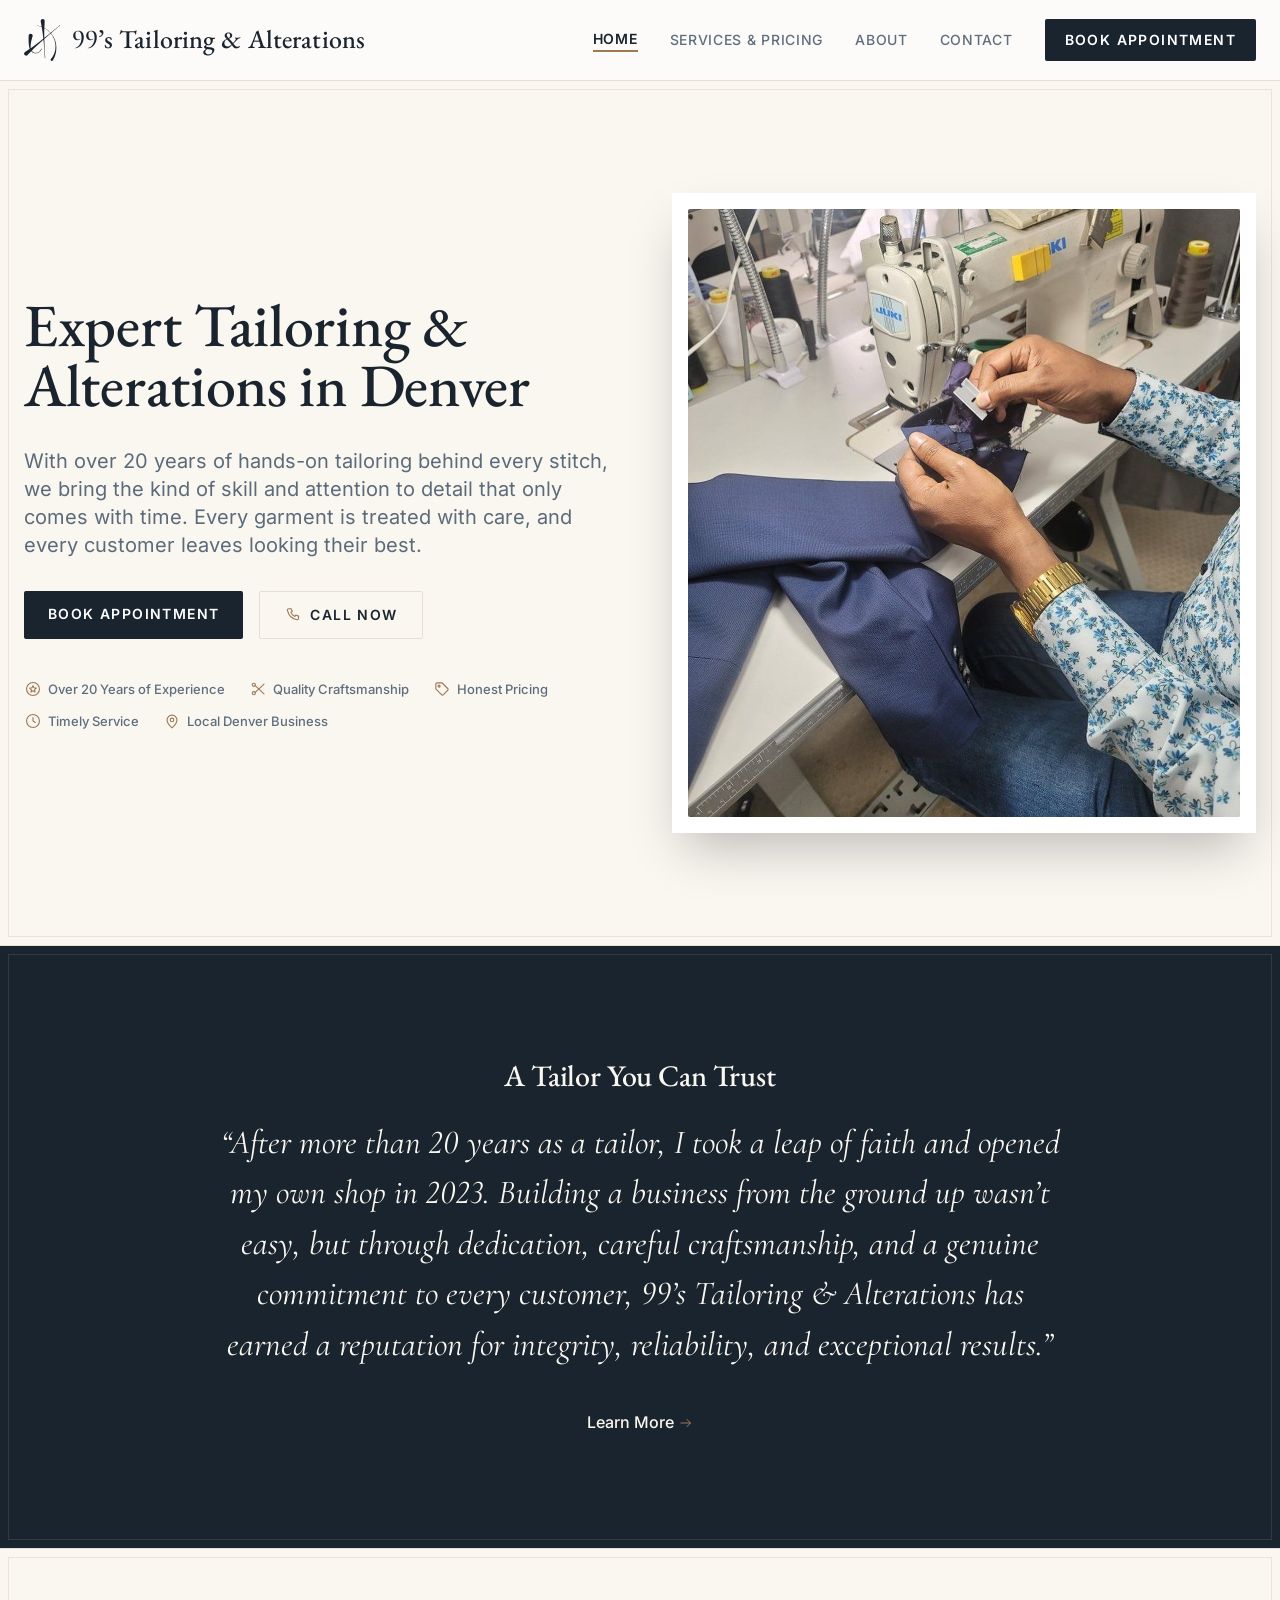
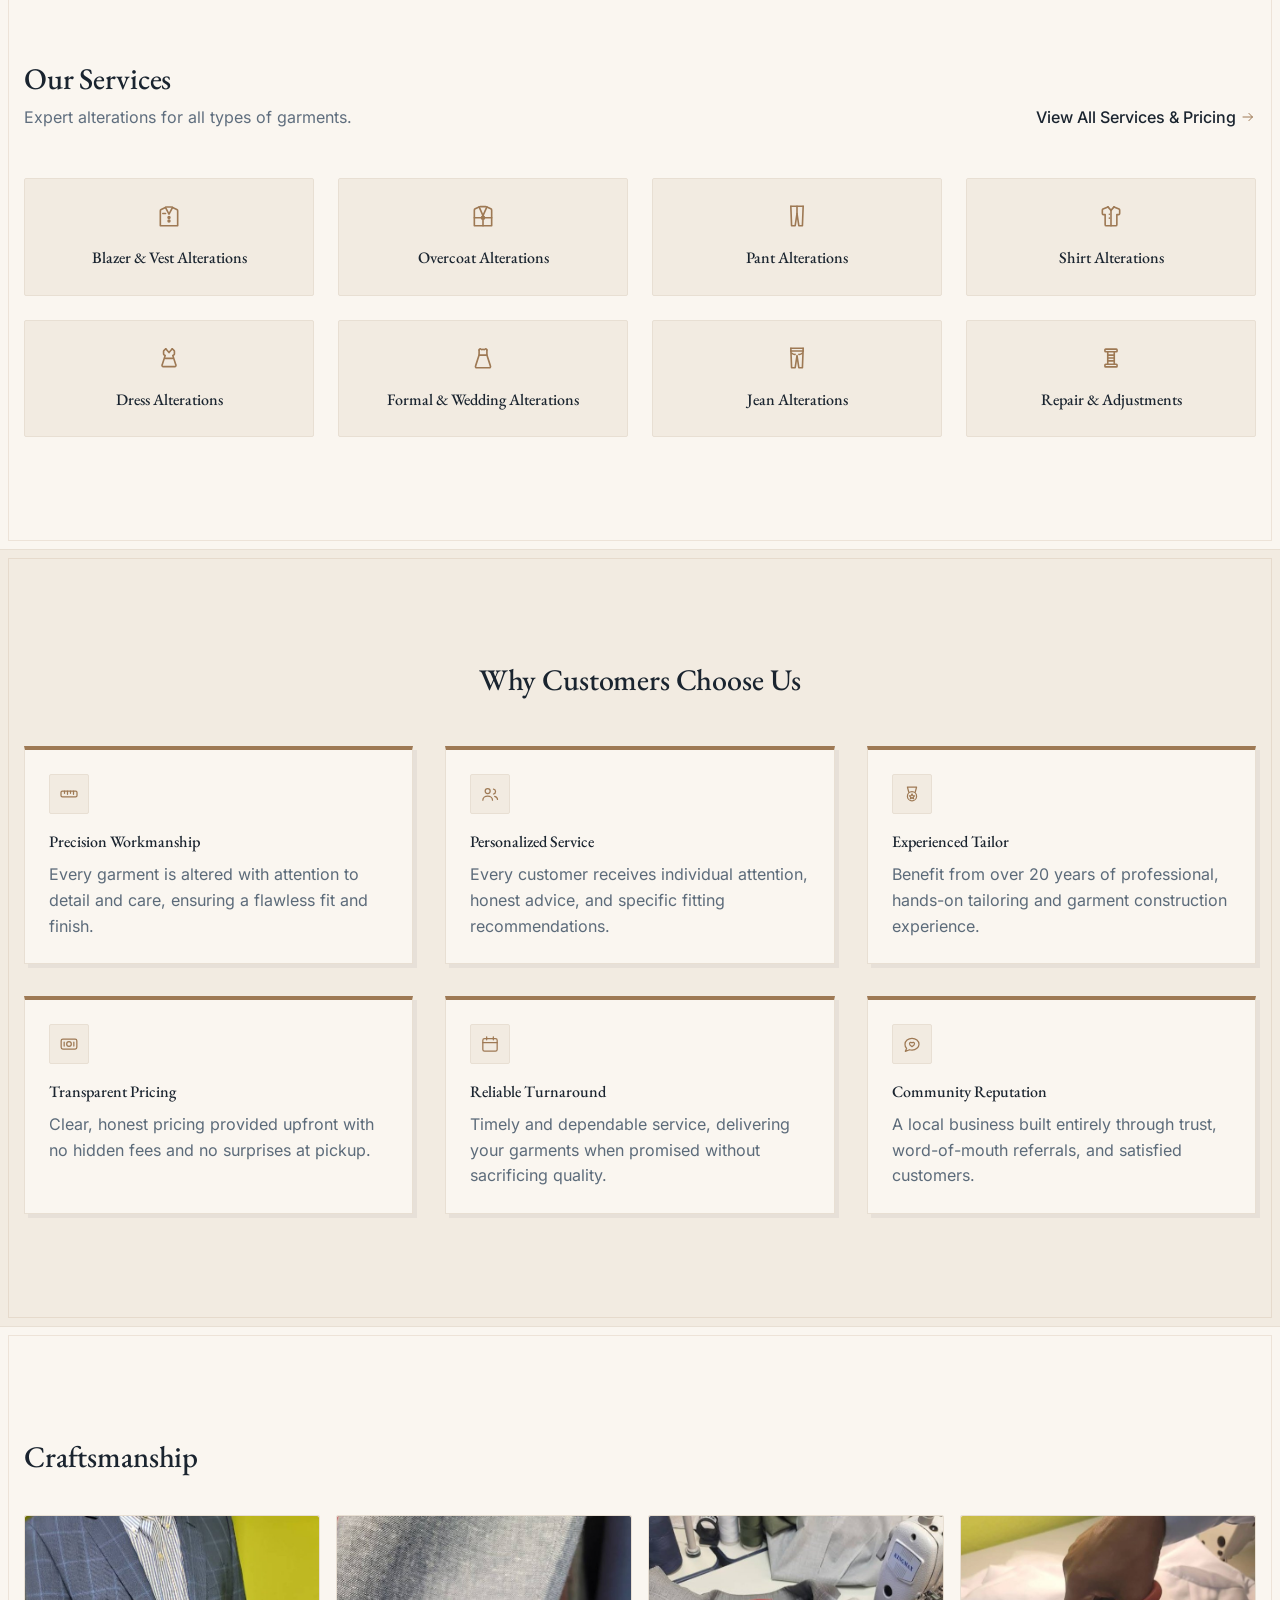
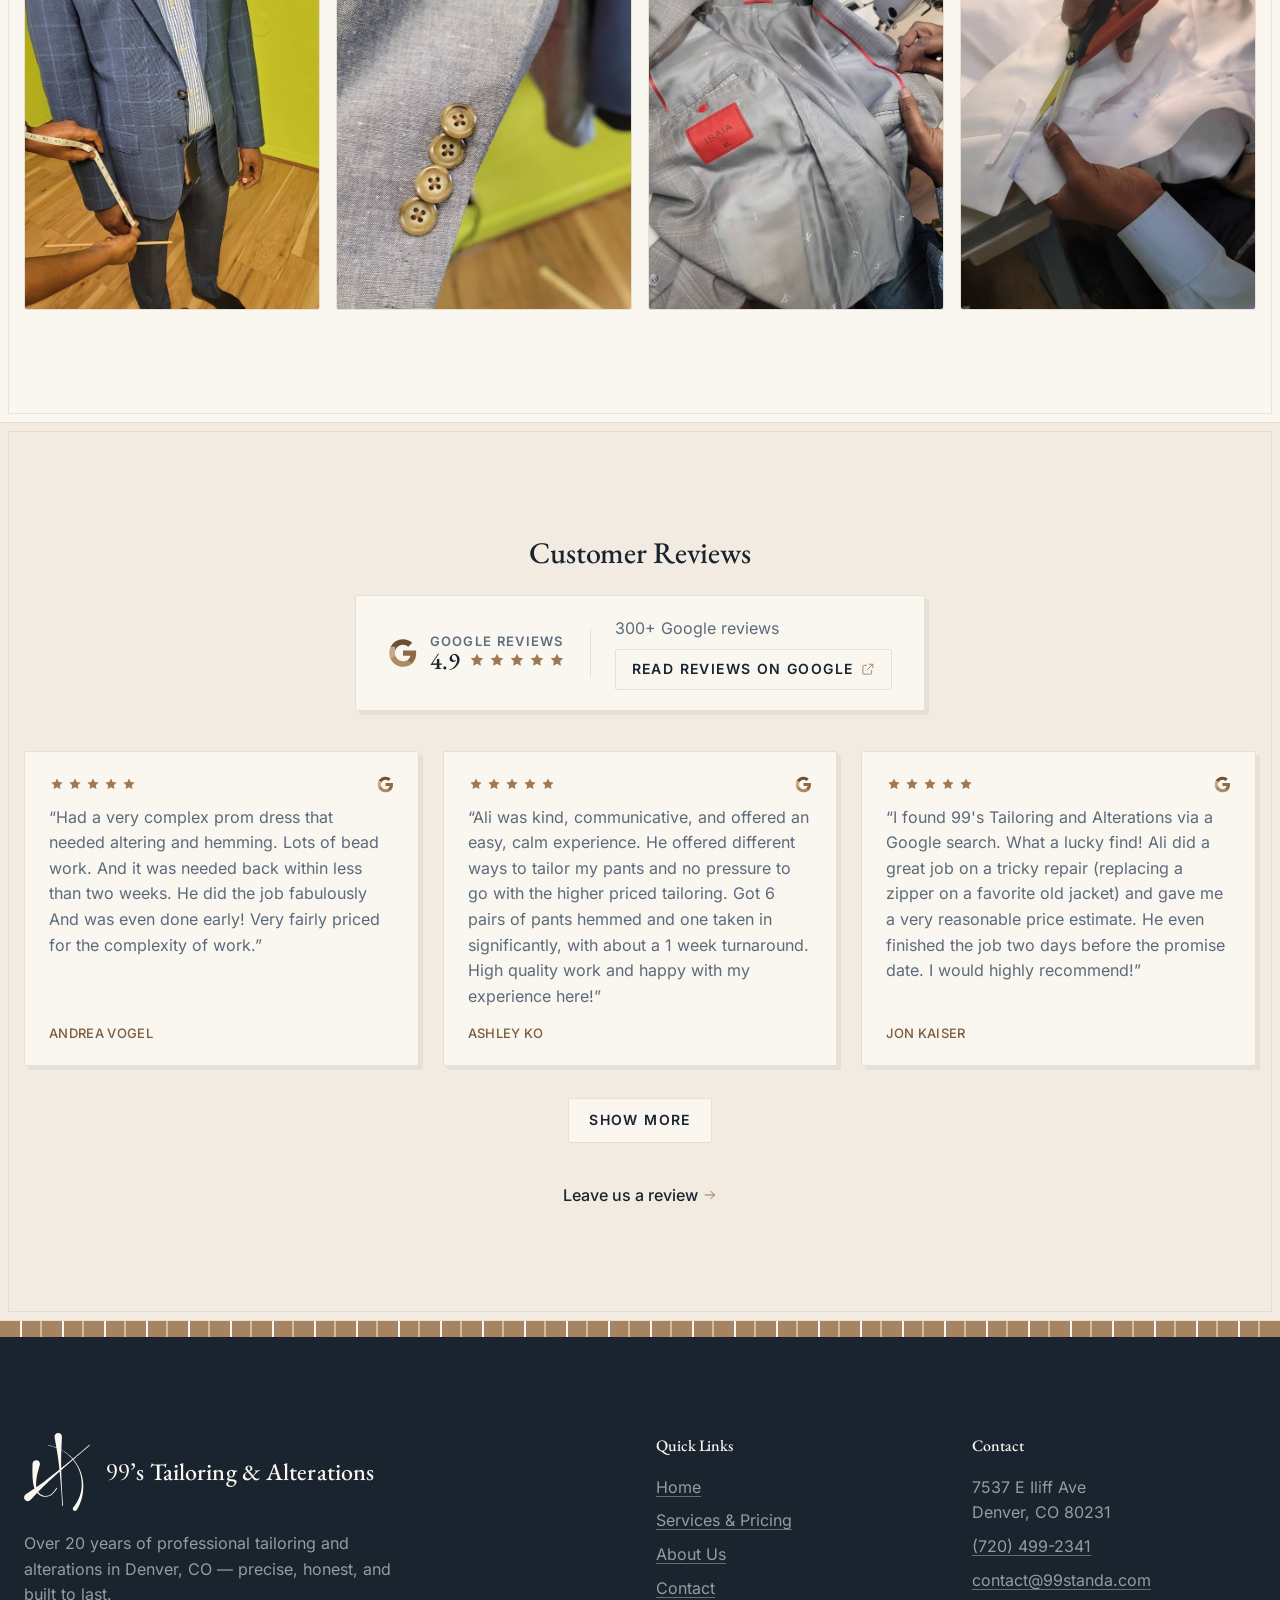
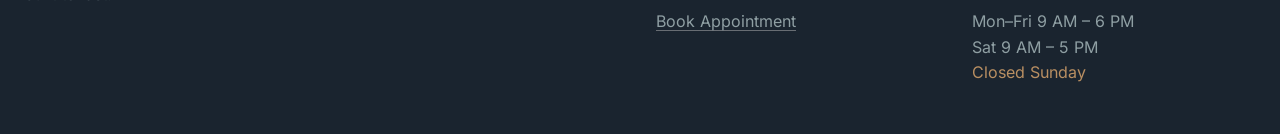
==== commit 1f5e9008: "Add files via upload" ====
--- a/index.html
+++ b/index.html
@@ -35,13 +35,13 @@
       "foundingDate": "2023",
       "address": {
         "@type": "PostalAddress",
-        "streetAddress": "1582 S Parker Rd Ste 304",
+        "streetAddress": "7537 E Iliff Ave",
         "addressLocality": "Denver",
         "addressRegion": "CO",
         "postalCode": "80231",
         "addressCountry": "US"
       },
-      "geo": { "@type": "GeoCoordinates", "latitude": 39.69868, "longitude": -104.90385 },
+      "geo": { "@type": "GeoCoordinates", "latitude": 39.67499, "longitude": -104.90103 },
       "areaServed": [
         { "@type": "City", "name": "Denver" },
         { "@type": "City", "name": "Aurora" },
@@ -50,12 +50,10 @@
       ],
       "openingHoursSpecification": [
         { "@type": "OpeningHoursSpecification",
-          "dayOfWeek": ["Monday","Tuesday","Wednesday","Thursday"],
-          "opens": "09:00", "closes": "19:00" },
+          "dayOfWeek": ["Monday","Tuesday","Wednesday","Thursday","Friday"],
+          "opens": "09:00", "closes": "18:00" },
         { "@type": "OpeningHoursSpecification", "dayOfWeek": "Saturday",
-          "opens": "09:00", "closes": "17:00" },
-        { "@type": "OpeningHoursSpecification", "dayOfWeek": "Sunday",
-          "opens": "10:00", "closes": "17:00" }
+          "opens": "09:00", "closes": "17:00" }
       ],
       "hasOfferCatalog": {
         "@type": "OfferCatalog",
@@ -363,7 +361,7 @@
                 <div class="hidden sm:block w-px h-12 bg-[var(--border-cream)]"></div>
                 <div class="flex flex-col items-center sm:items-start gap-2">
                   <span id="g-count" class="text-sm text-slate-600">300+ Google reviews</span>
-                  <a id="g-link" href="https://www.google.com/maps/search/?api=1&amp;query=99%27s%20Tailoring%20%26%20Alterations%2C%201582%20S%20Parker%20Rd%20Ste%20304%2C%20Denver%2C%20CO%2080231" target="_blank" rel="noopener noreferrer"
+                  <a id="g-link" href="https://www.google.com/maps/search/?api=1&amp;query=99%27s%20Tailoring%20%26%20Alterations%2C%207537%20E%20Iliff%20Ave%2C%20Denver%2C%20CO%2080231" target="_blank" rel="noopener noreferrer"
                      class="bg-white text-slate-900 border border-slate-200 px-4 py-2 rounded-md text-sm font-medium hover:bg-slate-50 transition-colors shadow-sm inline-flex items-center gap-2">
                     Read Reviews on Google <svg aria-hidden="true" focusable="false" class="ic" style="width:14px;height:14px"><use href="#i-external"></use></svg>
                   </a>
@@ -480,7 +478,7 @@
               </div>
               <div class="review-dialog-body" id="reviews-dialog-list" tabindex="0"></div>
               <div class="review-dialog-foot">
-                <a href="https://www.google.com/maps/search/?api=1&amp;query=99%27s%20Tailoring%20%26%20Alterations%2C%201582%20S%20Parker%20Rd%20Ste%20304%2C%20Denver%2C%20CO%2080231" target="_blank" rel="noopener noreferrer"
+                <a href="https://www.google.com/maps/search/?api=1&amp;query=99%27s%20Tailoring%20%26%20Alterations%2C%207537%20E%20Iliff%20Ave%2C%20Denver%2C%20CO%2080231" target="_blank" rel="noopener noreferrer"
                    class="text-sm font-medium text-slate-900 hover:text-slate-600 inline-flex items-center gap-1 transition-colors">
                   Read every review on Google <svg aria-hidden="true" focusable="false" class="ic" style="width:14px;height:14px"><use href="#i-external"></use></svg>
                 </a>
@@ -488,7 +486,7 @@
             </dialog>
 
             <div class="text-center mt-10">
-              <a id="g-write" href="https://www.google.com/maps/search/?api=1&amp;query=99%27s%20Tailoring%20%26%20Alterations%2C%201582%20S%20Parker%20Rd%20Ste%20304%2C%20Denver%2C%20CO%2080231" target="_blank" rel="noopener noreferrer" class="text-sm font-medium text-slate-900 hover:text-slate-600 inline-flex items-center gap-1 transition-colors">
+              <a id="g-write" href="https://www.google.com/maps/search/?api=1&amp;query=99%27s%20Tailoring%20%26%20Alterations%2C%207537%20E%20Iliff%20Ave%2C%20Denver%2C%20CO%2080231" target="_blank" rel="noopener noreferrer" class="text-sm font-medium text-slate-900 hover:text-slate-600 inline-flex items-center gap-1 transition-colors">
                 Leave us a review <svg aria-hidden="true" focusable="false" class="ic" style="width:16px;height:16px"><use href="#i-arrow-right"></use></svg>
               </a>
             </div>
@@ -519,10 +517,10 @@
         <div>
           <h2 class="text-sm font-medium text-slate-900 mb-4">Contact</h2>
           <ul class="space-y-2 text-sm text-slate-500">
-            <li>1582 S Parker Rd Ste 304<br>Denver, CO 80231</li>
+            <li>7537 E Iliff Ave<br>Denver, CO 80231</li>
             <li><a href="tel:+17204992341" class="hover:text-slate-900 transition-colors">(720) 499-2341</a></li>
             <li><a href="mailto:contact@99standa.com" class="hover:text-slate-900 transition-colors">contact@99standa.com</a></li>
-            <li class="pt-2">Mon–Thu 9 AM – 7 PM<br>Sat 9 AM – 5 PM · Sun 10 AM – 5 PM<br><span class="text-slate-400">Closed Friday</span></li>
+            <li class="pt-2">Mon–Fri 9 AM – 6 PM<br>Sat 9 AM – 5 PM<br><span class="text-slate-400">Closed Sunday</span></li>
           </ul>
         </div>
       </div>
